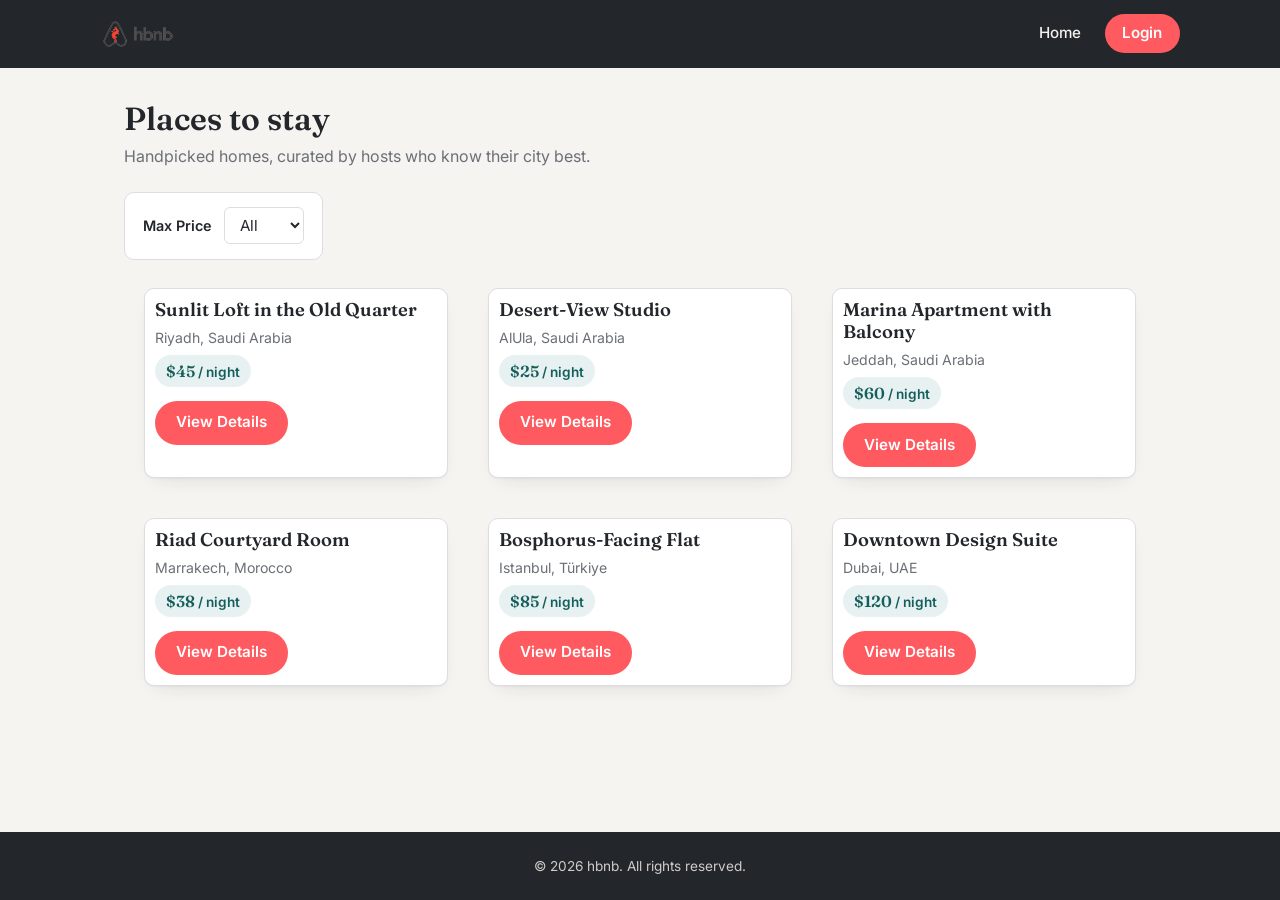
==== part4/base_files/index.html @ 96231456 "k" ====
<!DOCTYPE html>
<html lang="en">
<head>
    <meta charset="UTF-8">
    <meta name="viewport" content="width=device-width, initial-scale=1.0">
    <title>Find a place to stay · hbnb</title>
    <link rel="icon" type="image/png" href="images/icon.png">
    <link rel="preconnect" href="https://fonts.googleapis.com">
    <link rel="preconnect" href="https://fonts.gstatic.com" crossorigin>
    <link href="https://fonts.googleapis.com/css2?family=Fraunces:opsz,wght@9..144,500;9..144,600;9..144,700&amp;family=Inter:wght@400;500;600;700&amp;display=swap" rel="stylesheet">
    <link rel="stylesheet" href="styles.css">
</head>
<body>
    <header class="site-header">
        <div class="header-inner">
            <a href="index.html" class="brand">
                <img src="images/logo.png" alt="hbnb home" class="logo">
            </a>
            <nav>
                <a href="index.html" aria-current="page">Home</a>
                <a href="login.html" id="login-link" class="login-button">Login</a>
            </nav>
        </div>
    </header>

    <main>
        <section class="page-intro">
            <h1>Places to stay</h1>
            <p>Handpicked homes, curated by hosts who know their city best.</p>
        </section>

        <section id="filter" class="filter-bar">
            <label for="price-filter">Max Price</label>
            <select id="price-filter">
                <!-- Options will be populated dynamically -->
            </select>
        </section>

        <section id="places-list" class="places-grid" aria-live="polite">
            <!-- List of places will be populated dynamically -->
        </section>
    </main>

    <footer class="site-footer">
        <p>&copy; 2026 hbnb. All rights reserved.</p>
    </footer>
    <script src="scripts.js"></script>
</body>
</html>
---- part4/base_files/styles.css ----
/* ==================================================================
   hbnb — stylesheet
   Palette: warm off-white surface, charcoal ink, coral primary,
   deep teal secondary. Display face Fraunces / body face Inter.
   ================================================================== */

:root {
  --color-bg: #f6f4f1;
  --color-surface: #ffffff;
  --color-ink: #23262b;
  --color-ink-muted: #6b6f76;
  --color-border: #ddd;
  --color-primary: #ff5a5f;
  --color-primary-dark: #e14b50;
  --color-secondary: #1d7874;
  --color-secondary-dark: #145f5c;

  --radius-card: 10px;
  --shadow-card: 0 1px 2px rgba(35, 38, 43, 0.04), 0 8px 20px -12px rgba(35, 38, 43, 0.18);

  --font-display: 'Fraunces', Georgia, serif;
  --font-body: 'Inter', Arial, sans-serif;
}

* {
  box-sizing: border-box;
  margin: 0;
  padding: 0;
  font-family: var(--font-body);
}

html {
  scroll-behavior: smooth;
}

body {
  background-color: var(--color-bg);
  color: var(--color-ink);
  line-height: 1.5;
  min-height: 100vh;
  display: flex;
  flex-direction: column;
}

h1, h2, h3 {
  font-family: var(--font-display);
  font-weight: 600;
  line-height: 1.2;
  color: var(--color-ink);
}

a {
  color: var(--color-secondary);
}

a:focus-visible,
button:focus-visible,
input:focus-visible,
select:focus-visible,
textarea:focus-visible {
  outline: 3px solid var(--color-primary);
  outline-offset: 2px;
}

main {
  flex: 1;
  width: 100%;
  max-width: 1080px;
  margin: 0 auto;
  padding: 2rem 1.5rem 4rem;
}

/* ------------------------------------------------------------------
   Header / navigation
   ------------------------------------------------------------------ */
.site-header {
  background-color: var(--color-ink);
  padding: 0.9rem 1.5rem;
}

.header-inner {
  max-width: 1080px;
  margin: 0 auto;
  display: flex;
  align-items: center;
  justify-content: space-between;
  gap: 1rem;
  flex-wrap: wrap;
}

.brand {
  display: inline-flex;
  align-items: center;
}

.logo {
  height: 32px;
  width: auto;
  display: block;
}

.site-header nav {
  display: flex;
  align-items: center;
  gap: 1.5rem;
}

.site-header nav a {
  color: #f4f2ef;
  text-decoration: none;
  font-weight: 500;
  font-size: 0.95rem;
}

.site-header nav a:not(.login-button):hover {
  color: var(--color-primary);
}

.login-button {
  background-color: var(--color-primary);
  color: #fff !important;
  padding: 0.5rem 1.1rem;
  border-radius: 999px;
  font-weight: 600 !important;
  transition: background-color 0.15s ease;
}

.login-button:hover {
  background-color: var(--color-primary-dark);
}

/* ------------------------------------------------------------------
   Footer
   ------------------------------------------------------------------ */
.site-footer {
  background-color: var(--color-ink);
  color: #cfcdc9;
  text-align: center;
  padding: 1.5rem;
  font-size: 0.85rem;
}

/* ------------------------------------------------------------------
   Buttons (shared)
   ------------------------------------------------------------------ */
.primary-button,
.details-button {
  display: inline-block;
  background-color: var(--color-primary);
  color: #fff;
  border: none;
  border-radius: 999px;
  padding: 0.65rem 1.3rem;
  font-weight: 600;
  font-size: 0.95rem;
  text-decoration: none;
  text-align: center;
  cursor: pointer;
  transition: background-color 0.15s ease, transform 0.1s ease;
}

.primary-button:hover,
.details-button:hover {
  background-color: var(--color-primary-dark);
  transform: translateY(-1px);
}

/* ------------------------------------------------------------------
   Index page — intro, filter, place grid
   ------------------------------------------------------------------ */
.page-intro {
  margin-bottom: 1.5rem;
}

.page-intro h1 {
  font-size: 2rem;
  margin-bottom: 0.35rem;
}

.page-intro p {
  color: var(--color-ink-muted);
}

.filter-bar {
  display: flex;
  align-items: center;
  gap: 0.75rem;
  background-color: var(--color-surface);
  border: 1px solid var(--color-border);
  border-radius: var(--radius-card);
  padding: 0.9rem 1.1rem;
  margin-bottom: 0.5rem;
  width: fit-content;
}

.filter-bar label {
  font-weight: 600;
  font-size: 0.9rem;
}

.filter-bar select,
.add-review select,
.auth-form select {
  border: 1px solid var(--color-border);
  border-radius: 6px;
  padding: 0.45rem 0.7rem;
  font-size: 0.95rem;
  background-color: #fff;
  color: var(--color-ink);
}

.places-grid {
  display: flex;
  flex-wrap: wrap;
}

.place-card {
  /* Fixed parameters from spec */
  margin: 20px;
  padding: 10px;
  border: 1px solid #ddd;
  border-radius: 10px;

  background-color: var(--color-surface);
  box-shadow: var(--shadow-card);
  flex: 1 1 260px;
  max-width: 320px;
  display: flex;
  flex-direction: column;
  gap: 0.4rem;
  transition: transform 0.15s ease, box-shadow 0.15s ease;
}

.place-card:hover {
  transform: translateY(-3px);
  box-shadow: 0 10px 24px -12px rgba(35, 38, 43, 0.28);
}

.place-card h3 {
  font-size: 1.15rem;
}

.place-card-city {
  color: var(--color-ink-muted);
  font-size: 0.88rem;
}

.price-pill {
  align-self: flex-start;
  background-color: rgba(29, 120, 116, 0.1);
  color: var(--color-secondary-dark);
  border-radius: 999px;
  padding: 0.25rem 0.7rem;
  font-size: 0.85rem;
  font-weight: 600;
}

.price-pill span {
  font-family: var(--font-display);
  font-size: 1rem;
}

.price-pill.large {
  font-size: 1rem;
  padding: 0.35rem 0.9rem;
}

.price-pill.large span {
  font-size: 1.3rem;
}

.place-card .details-button {
  margin-top: 0.5rem;
  align-self: flex-start;
}

.empty-state {
  color: var(--color-ink-muted);
  padding: 1rem 0;
}

/* ------------------------------------------------------------------
   Place details page
   ------------------------------------------------------------------ */
.back-link {
  display: inline-block;
  margin-bottom: 1.25rem;
  text-decoration: none;
  font-size: 0.9rem;
  font-weight: 500;
}

.place-details {
  background-color: var(--color-surface);
  border: 1px solid var(--color-border);
  border-radius: var(--radius-card);
  box-shadow: var(--shadow-card);
  padding: 1.75rem;
  margin-bottom: 1.5rem;
}

.place-details h1 {
  font-size: 1.85rem;
  margin-bottom: 0.25rem;
}

.place-location {
  color: var(--color-ink-muted);
  margin-bottom: 0.15rem;
}

.host-line {
  margin-bottom: 0.9rem;
}

.place-description {
  margin: 1rem 0 1.4rem;
  max-width: 60ch;
  color: var(--color-ink);
}

.place-info h2 {
  font-size: 1.1rem;
  margin-bottom: 0.75rem;
}

.amenities-list {
  list-style: none;
  display: flex;
  flex-wrap: wrap;
  gap: 1.5rem;
}

.amenities-list li {
  display: flex;
  align-items: center;
  gap: 0.5rem;
  font-size: 0.92rem;
  color: var(--color-ink);
}

.amenity-icon {
  width: 22px;
  height: 22px;
  opacity: 0.75;
}

/* ------------------------------------------------------------------
   Reviews
   ------------------------------------------------------------------ */
.reviews-section {
  margin-bottom: 1.5rem;
}

.reviews-section h2 {
  font-size: 1.3rem;
  margin-bottom: 0.75rem;
}

.reviews-list {
  display: flex;
  flex-wrap: wrap;
}

.review-card {
  /* Fixed parameters from spec */
  margin: 20px;
  padding: 10px;
  border: 1px solid #ddd;
  border-radius: 10px;

  background-color: var(--color-surface);
  box-shadow: var(--shadow-card);
  flex: 1 1 260px;
  max-width: 320px;
}

.review-comment {
  margin-bottom: 0.6rem;
}

.review-meta {
  font-size: 0.85rem;
  color: var(--color-ink-muted);
}

.review-user {
  font-weight: 600;
  color: var(--color-ink);
}

.review-rating {
  color: var(--color-primary);
  letter-spacing: 1px;
}

/* ------------------------------------------------------------------
   Add review — inline (place.html) & standalone (add_review.html)
   ------------------------------------------------------------------ */
.add-review-section .login-prompt {
  background-color: var(--color-surface);
  border: 1px solid var(--color-border);
  border-radius: var(--radius-card);
  padding: 1.25rem;
  color: var(--color-ink-muted);
}

.add-review.form,
.auth-form {
  background-color: var(--color-surface);
  border: 1px solid var(--color-border);
  border-radius: var(--radius-card);
  box-shadow: var(--shadow-card);
  padding: 1.5rem;
  max-width: 480px;
  display: flex;
  flex-direction: column;
  gap: 0.4rem;
}

.add-review.form h2,
.auth-form h1 {
  margin-bottom: 0.5rem;
}

.reviewing-place {
  color: var(--color-ink-muted);
  margin-bottom: 0.75rem;
}

.add-review.form label,
.auth-form label {
  font-weight: 600;
  font-size: 0.9rem;
  margin-top: 0.6rem;
}

.add-review.form textarea,
.auth-form input {
  border: 1px solid var(--color-border);
  border-radius: 6px;
  padding: 0.6rem 0.75rem;
  font-size: 0.95rem;
  color: var(--color-ink);
  background-color: #fff;
  resize: vertical;
}

.add-review.form button,
.auth-form button {
  margin-top: 1rem;
  align-self: flex-start;
}

.or-divider {
  margin-top: 0.85rem;
  font-size: 0.85rem;
  color: var(--color-ink-muted);
}

.form-error {
  background-color: #fdecea;
  color: #b3261e;
  border-radius: 6px;
  padding: 0.6rem 0.75rem;
  font-size: 0.9rem;
  margin-top: 0.5rem;
}

.form-success {
  background-color: #e7f4ef;
  color: var(--color-secondary-dark);
  border-radius: 6px;
  padding: 0.6rem 0.75rem;
  font-size: 0.9rem;
  margin-top: 0.5rem;
}

/* ------------------------------------------------------------------
   Auth section (login page)
   ------------------------------------------------------------------ */
.auth-section {
  display: flex;
  justify-content: center;
  padding-top: 1.5rem;
}

.auth-form h1 {
  font-size: 1.6rem;
}

.auth-subtitle {
  color: var(--color-ink-muted);
  font-size: 0.92rem;
  margin-bottom: 0.5rem;
}

/* ------------------------------------------------------------------
   Responsive
   ------------------------------------------------------------------ */
@media (max-width: 600px) {
  .header-inner {
    justify-content: center;
    text-align: center;
  }

  .site-header nav {
    gap: 1rem;
  }

  .place-card,
  .review-card {
    max-width: 100%;
    flex: 1 1 100%;
  }

  .place-details {
    padding: 1.25rem;
  }

  .add-review.form,
  .auth-form {
    max-width: 100%;
  }
}
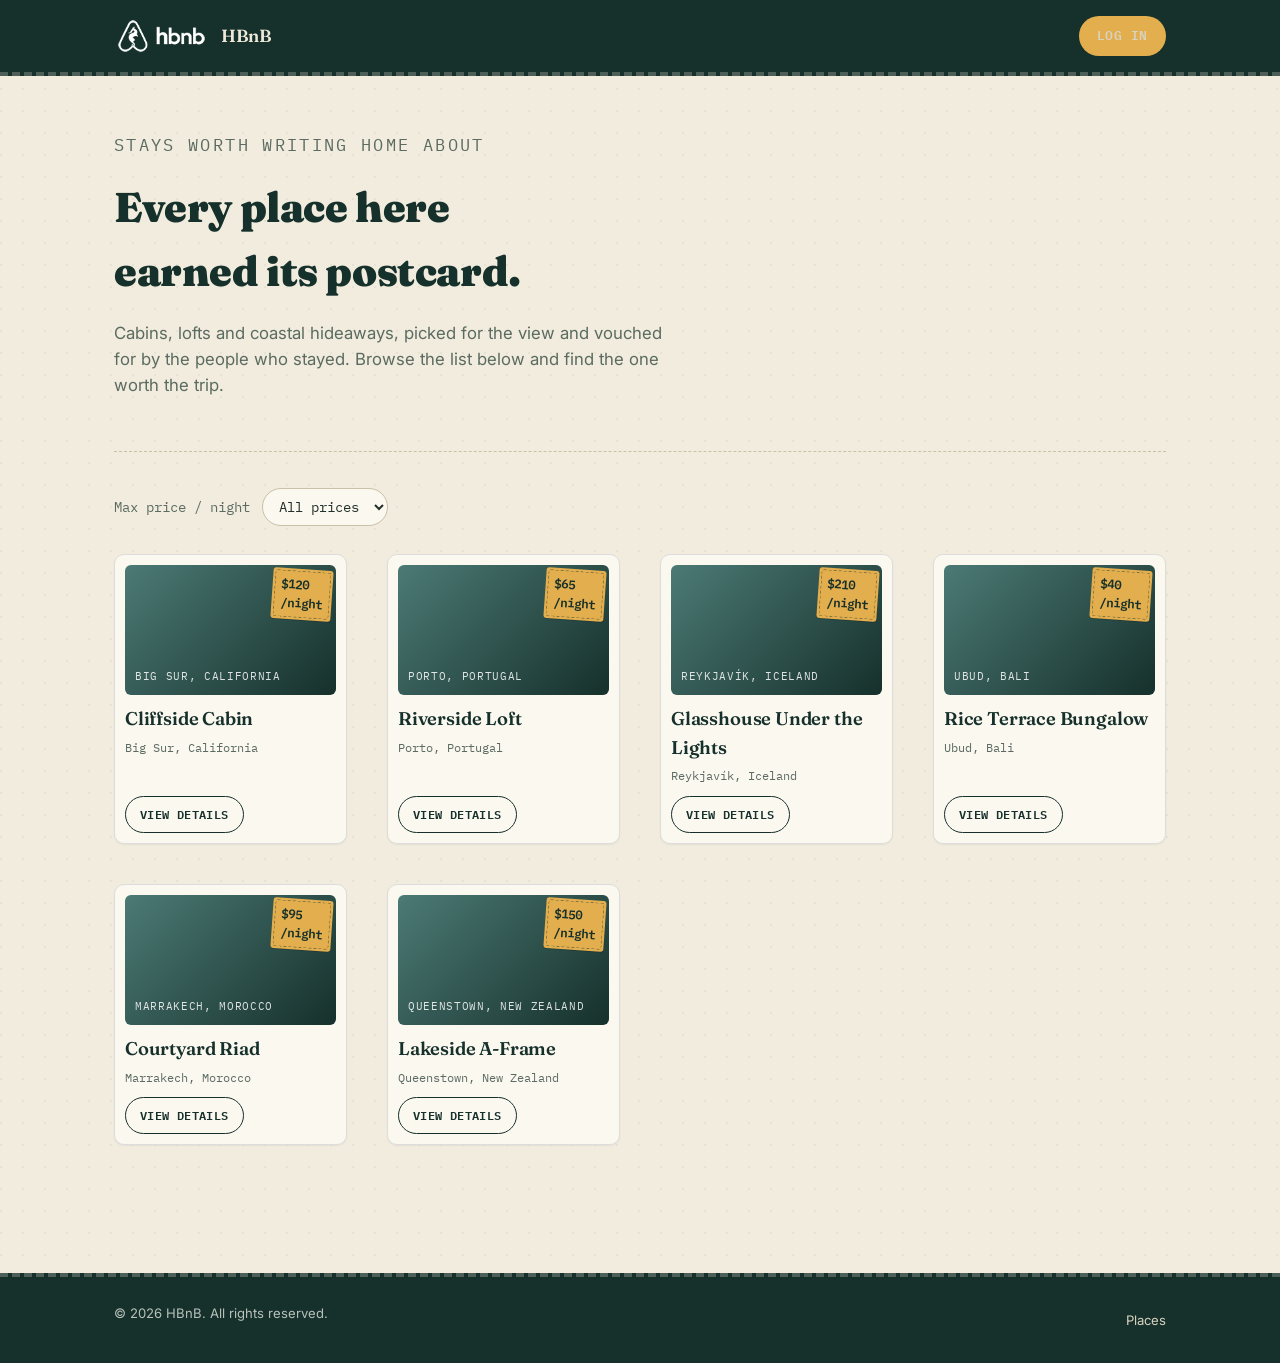
==== commit 191ed22e: "tssk(0): more detailes" ====
--- a/part4/base_files/index.html
+++ b/part4/base_files/index.html
@@ -1,49 +1,104 @@
 <!DOCTYPE html>
 <html lang="en">
 <head>
-    <meta charset="UTF-8">
-    <meta name="viewport" content="width=device-width, initial-scale=1.0">
-    <title>Find a place to stay · hbnb</title>
-    <link rel="icon" type="image/png" href="images/icon.png">
-    <link rel="preconnect" href="https://fonts.googleapis.com">
-    <link rel="preconnect" href="https://fonts.gstatic.com" crossorigin>
-    <link href="https://fonts.googleapis.com/css2?family=Fraunces:opsz,wght@9..144,500;9..144,600;9..144,700&amp;family=Inter:wght@400;500;600;700&amp;display=swap" rel="stylesheet">
-    <link rel="stylesheet" href="styles.css">
+  <meta charset="UTF-8">
+  <meta name="viewport" content="width=device-width, initial-scale=1.0">
+  <title>HBnB — Places worth the trip</title>
+  <link rel="icon" type="image/png" href="images/icon.png">
+  <link rel="stylesheet" href="styles.css">
 </head>
 <body>
-    <header class="site-header">
-        <div class="header-inner">
-            <a href="index.html" class="brand">
-                <img src="images/logo.png" alt="hbnb home" class="logo">
-            </a>
-            <nav>
-                <a href="index.html" aria-current="page">Home</a>
-                <a href="login.html" id="login-link" class="login-button">Login</a>
-            </nav>
-        </div>
-    </header>
 
-    <main>
-        <section class="page-intro">
-            <h1>Places to stay</h1>
-            <p>Handpicked homes, curated by hosts who know their city best.</p>
-        </section>
+  <header class="site-header">
+    <div class="header-inner">
+      <div class="brand">
+          <a href="index.html" ><img src="images/logo.png" alt="HBnB logo" class="logo"></a>
+          <span class="brand-name">HBnB</span>
+      </div>
+      <nav class="main-nav" aria-label="Primary">
+        <a href="login.html" class="login-button">Log in</a>
+      </nav>
+    </div>
+  </header>
 
-        <section id="filter" class="filter-bar">
-            <label for="price-filter">Max Price</label>
-            <select id="price-filter">
-                <!-- Options will be populated dynamically -->
-            </select>
-        </section>
+  <main>
+    <section class="hero">
+      <p class="eyebrow">Stays worth writing home about</p>
+      <h1>Every place here earned its postcard.</h1>
+      <p>Cabins, lofts and coastal hideaways, picked for the view and vouched for by the people who stayed. Browse the list below and find the one worth the trip.</p>
+    </section>
 
-        <section id="places-list" class="places-grid" aria-live="polite">
-            <!-- List of places will be populated dynamically -->
-        </section>
-    </main>
+    <form class="filter-bar" action="#" method="get">
+      <label for="price-filter">Max price / night</label>
+      <select id="price-filter" name="price-filter">
+        <option value="all">All prices</option>
+        <option value="50">Up to $50</option>
+        <option value="100">Up to $100</option>
+        <option value="200">Up to $200</option>
+      </select>
+    </form>
 
-    <footer class="site-footer">
-        <p>&copy; 2026 hbnb. All rights reserved.</p>
-    </footer>
-    <script src="scripts.js"></script>
+    <ul class="places-list" id="places-list">
+
+      <li class="place-card">
+        <span class="price-stamp">$120<br>/night</span>
+        <div class="place-photo"><span>Big Sur, California</span></div>
+        <h3>Cliffside Cabin</h3>
+        <p class="location">Big Sur, California</p>
+        <a href="place.html" class="details-button">View details</a>
+      </li>
+
+      <li class="place-card">
+        <span class="price-stamp">$65<br>/night</span>
+        <div class="place-photo"><span>Porto, Portugal</span></div>
+        <h3>Riverside Loft</h3>
+        <p class="location">Porto, Portugal</p>
+        <a href="place.html" class="details-button">View details</a>
+      </li>
+
+      <li class="place-card">
+        <span class="price-stamp">$210<br>/night</span>
+        <div class="place-photo"><span>Reykjavík, Iceland</span></div>
+        <h3>Glasshouse Under the Lights</h3>
+        <p class="location">Reykjavík, Iceland</p>
+        <a href="place.html" class="details-button">View details</a>
+      </li>
+
+      <li class="place-card">
+        <span class="price-stamp">$40<br>/night</span>
+        <div class="place-photo"><span>Ubud, Bali</span></div>
+        <h3>Rice Terrace Bungalow</h3>
+        <p class="location">Ubud, Bali</p>
+        <a href="place.html" class="details-button">View details</a>
+      </li>
+
+      <li class="place-card">
+        <span class="price-stamp">$95<br>/night</span>
+        <div class="place-photo"><span>Marrakech, Morocco</span></div>
+        <h3>Courtyard Riad</h3>
+        <p class="location">Marrakech, Morocco</p>
+        <a href="place.html" class="details-button">View details</a>
+      </li>
+
+      <li class="place-card">
+        <span class="price-stamp">$150<br>/night</span>
+        <div class="place-photo"><span>Queenstown, New Zealand</span></div>
+        <h3>Lakeside A-Frame</h3>
+        <p class="location">Queenstown, New Zealand</p>
+        <a href="place.html" class="details-button">View details</a>
+      </li>
+
+    </ul>
+  </main>
+
+  <footer class="site-footer">
+    <div class="footer-inner">
+      <p>&copy; 2026 HBnB. All rights reserved.</p>
+      <nav aria-label="Footer">
+        <a href="index.html">Places</a>
+      </nav>
+    </div>
+  </footer>
+
 </body>
 </html>
--- a/part4/base_files/styles.css
+++ b/part4/base_files/styles.css
@@ -1,525 +1,638 @@
-/* ==================================================================
-   hbnb — stylesheet
-   Palette: warm off-white surface, charcoal ink, coral primary,
-   deep teal secondary. Display face Fraunces / body face Inter.
-   ================================================================== */
+/* =========================================================
+   HBnB — stylesheet
+   Design language: a travel journal of postcards & ticket stubs.
+   ========================================================= */
+
+@import url('https://fonts.googleapis.com/css2?family=Fraunces:opsz,wght@9..144,500;9..144,600;9..144,900&family=Inter:wght@400;500;600&family=IBM+Plex+Mono:wght@500;600&display=swap');
 
 :root {
-  --color-bg: #f6f4f1;
-  --color-surface: #ffffff;
-  --color-ink: #23262b;
-  --color-ink-muted: #6b6f76;
-  --color-border: #ddd;
-  --color-primary: #ff5a5f;
-  --color-primary-dark: #e14b50;
-  --color-secondary: #1d7874;
-  --color-secondary-dark: #145f5c;
-
-  --radius-card: 10px;
-  --shadow-card: 0 1px 2px rgba(35, 38, 43, 0.04), 0 8px 20px -12px rgba(35, 38, 43, 0.18);
-
-  --font-display: 'Fraunces', Georgia, serif;
-  --font-body: 'Inter', Arial, sans-serif;
+  --ink: #16302B;         /* deep pine ink — header, footer, dark surfaces */
+  --paper: #F1ECDD;       /* warm parchment — page background */
+  --surface: #FBF8F0;     /* card surface, lighter than paper */
+  --gold: #E3AE4D;        /* stamp / accent */
+  --teal: #4C7A75;        /* secondary accent, links */
+  --clay: #B5562E;        /* rating / alert accent */
+  --text: #22302B;        /* body ink */
+  --text-muted: #5B6B62;  /* secondary ink */
+  --line: #ddd;           /* fixed card border color per spec */
+
+  --radius-lg: 18px;
+  --shadow-card: 0 1px 2px rgba(22, 48, 43, 0.06);
 }
 
 * {
   box-sizing: border-box;
+}
+
+html {
+  scroll-behavior: smooth;
+}
+
+body {
+  margin: 0;
+  font-family: 'Inter', system-ui, sans-serif;
+  background-color: var(--paper);
+  background-image:
+    radial-gradient(circle at 1px 1px, rgba(22, 48, 43, 0.05) 1px, transparent 0);
+  background-size: 22px 22px;
+  color: var(--text);
+  line-height: 1.55;
+}
+
+h1, h2, h3 {
+  font-family: 'Fraunces', Georgia, serif;
+  color: var(--ink);
+  margin: 0 0 0.4em 0;
+  letter-spacing: -0.01em;
+}
+
+h1 { font-size: 2.6rem; font-weight: 900; }
+h2 { font-size: 1.6rem; font-weight: 600; }
+h3 { font-size: 1.15rem; font-weight: 600; }
+
+p { margin: 0 0 1em 0; }
+
+a {
+  color: var(--teal);
+  text-decoration: none;
+}
+
+a:hover, a:focus-visible {
+  text-decoration: underline;
+}
+
+:focus-visible {
+  outline: 3px solid var(--gold);
+  outline-offset: 2px;
+}
+
+.eyebrow {
+  font-family: 'IBM Plex Mono', monospace;
+  font-size: 0.72rem;
+  letter-spacing: 0.14em;
+  text-transform: uppercase;
+  color: var(--teal);
+}
+
+/* ---------------------------------------------------------
+   Header / navigation — styled like a ticket stub
+   --------------------------------------------------------- */
+
+.site-header {
+  background: var(--ink);
+  color: #EFE9DA;
+  border-bottom: 4px dashed rgba(241, 236, 221, 0.25);
+}
+
+.header-inner {
+  max-width: 1100px;
+  margin: 0 auto;
+  padding: 16px 24px;
+  display: flex;
+  align-items: center;
+  justify-content: space-between;
+  gap: 24px;
+}
+
+.logo {
+  height: 40px;
+  width: auto;
+  display: block;
+  filter: brightness(0) invert(1);
+}
+
+.brand {
+  display: flex;
+  align-items: center;
+  gap: 12px;
+}
+
+.brand-name {
+  font-family: 'Fraunces', serif;
+  font-weight: 600;
+  font-size: 1.1rem;
+  color: #EFE9DA;
+}
+
+.main-nav {
+  display: flex;
+  align-items: center;
+  gap: 28px;
+}
+
+.main-nav ul {
+  list-style: none;
+  display: flex;
+  gap: 24px;
   margin: 0;
   padding: 0;
-  font-family: var(--font-body);
-}
-
-html {
-  scroll-behavior: smooth;
-}
-
-body {
-  background-color: var(--color-bg);
-  color: var(--color-ink);
-  line-height: 1.5;
-  min-height: 100vh;
-  display: flex;
-  flex-direction: column;
-}
-
-h1, h2, h3 {
-  font-family: var(--font-display);
+  font-size: 0.92rem;
+}
+
+.main-nav a {
+  color: #D8D2C0;
+}
+
+.main-nav a:hover,
+.main-nav a:focus-visible {
+  color: var(--gold);
+  text-decoration: none;
+}
+
+.login-button {
+  font-family: 'IBM Plex Mono', monospace;
+  font-size: 0.8rem;
   font-weight: 600;
-  line-height: 1.2;
-  color: var(--color-ink);
-}
-
-a {
-  color: var(--color-secondary);
-}
-
-a:focus-visible,
-button:focus-visible,
-input:focus-visible,
-select:focus-visible,
-textarea:focus-visible {
-  outline: 3px solid var(--color-primary);
-  outline-offset: 2px;
-}
-
-main {
-  flex: 1;
-  width: 100%;
-  max-width: 1080px;
-  margin: 0 auto;
-  padding: 2rem 1.5rem 4rem;
-}
-
-/* ------------------------------------------------------------------
-   Header / navigation
-   ------------------------------------------------------------------ */
-.site-header {
-  background-color: var(--color-ink);
-  padding: 0.9rem 1.5rem;
-}
-
-.header-inner {
-  max-width: 1080px;
-  margin: 0 auto;
-  display: flex;
-  align-items: center;
-  justify-content: space-between;
-  gap: 1rem;
-  flex-wrap: wrap;
-}
-
-.brand {
-  display: inline-flex;
-  align-items: center;
-}
-
-.logo {
-  height: 32px;
-  width: auto;
-  display: block;
-}
-
-.site-header nav {
-  display: flex;
-  align-items: center;
-  gap: 1.5rem;
-}
-
-.site-header nav a {
-  color: #f4f2ef;
-  text-decoration: none;
-  font-weight: 500;
-  font-size: 0.95rem;
-}
-
-.site-header nav a:not(.login-button):hover {
-  color: var(--color-primary);
-}
-
-.login-button {
-  background-color: var(--color-primary);
-  color: #fff !important;
-  padding: 0.5rem 1.1rem;
-  border-radius: 999px;
-  font-weight: 600 !important;
-  transition: background-color 0.15s ease;
-}
-
-.login-button:hover {
-  background-color: var(--color-primary-dark);
-}
-
-/* ------------------------------------------------------------------
-   Footer
-   ------------------------------------------------------------------ */
-.site-footer {
-  background-color: var(--color-ink);
-  color: #cfcdc9;
-  text-align: center;
-  padding: 1.5rem;
-  font-size: 0.85rem;
-}
-
-/* ------------------------------------------------------------------
-   Buttons (shared)
-   ------------------------------------------------------------------ */
-.primary-button,
-.details-button {
-  display: inline-block;
-  background-color: var(--color-primary);
-  color: #fff;
+  letter-spacing: 0.04em;
+  text-transform: uppercase;
+  color: var(--ink);
+  background: var(--gold);
   border: none;
   border-radius: 999px;
-  padding: 0.65rem 1.3rem;
-  font-weight: 600;
-  font-size: 0.95rem;
+  padding: 10px 18px;
+  cursor: pointer;
+  white-space: nowrap;
+}
+
+.login-button:hover,
+.login-button:focus-visible {
+  background: #EFC06E;
   text-decoration: none;
-  text-align: center;
-  cursor: pointer;
-  transition: background-color 0.15s ease, transform 0.1s ease;
-}
-
-.primary-button:hover,
-.details-button:hover {
-  background-color: var(--color-primary-dark);
-  transform: translateY(-1px);
-}
-
-/* ------------------------------------------------------------------
-   Index page — intro, filter, place grid
-   ------------------------------------------------------------------ */
-.page-intro {
-  margin-bottom: 1.5rem;
-}
-
-.page-intro h1 {
-  font-size: 2rem;
-  margin-bottom: 0.35rem;
-}
-
-.page-intro p {
-  color: var(--color-ink-muted);
-}
+}
+
+/* ---------------------------------------------------------
+   Layout shells
+   --------------------------------------------------------- */
+
+main {
+  max-width: 1100px;
+  margin: 0 auto;
+  padding: 0 24px 64px;
+}
+
+.hero {
+  padding: 56px 0 36px;
+  border-bottom: 1px dashed #C9C0A8;
+  margin-bottom: 36px;
+}
+
+.hero h1 {
+  max-width: 16ch;
+}
+
+.hero p {
+  max-width: 52ch;
+  color: var(--text-muted);
+  font-size: 1.05rem;
+}
+
+/* ---------------------------------------------------------
+   Filter bar
+   --------------------------------------------------------- */
 
 .filter-bar {
   display: flex;
   align-items: center;
-  gap: 0.75rem;
-  background-color: var(--color-surface);
-  border: 1px solid var(--color-border);
-  border-radius: var(--radius-card);
-  padding: 0.9rem 1.1rem;
-  margin-bottom: 0.5rem;
-  width: fit-content;
+  gap: 12px;
+  margin-bottom: 28px;
+  font-family: 'IBM Plex Mono', monospace;
+  font-size: 0.85rem;
 }
 
 .filter-bar label {
-  font-weight: 600;
-  font-size: 0.9rem;
-}
-
-.filter-bar select,
-.add-review select,
-.auth-form select {
-  border: 1px solid var(--color-border);
-  border-radius: 6px;
-  padding: 0.45rem 0.7rem;
-  font-size: 0.95rem;
-  background-color: #fff;
-  color: var(--color-ink);
-}
-
-.places-grid {
-  display: flex;
-  flex-wrap: wrap;
+  color: var(--text-muted);
+}
+
+.filter-bar select {
+  font-family: inherit;
+  font-size: 0.85rem;
+  padding: 8px 12px;
+  border-radius: 999px;
+  border: 1px solid #C9C0A8;
+  background: var(--surface);
+  color: var(--text);
+}
+
+/* ---------------------------------------------------------
+   Place cards — "postcards" with a stamp corner
+   Fixed parameters (per spec): margin 20px, padding 10px,
+   border 1px solid #ddd, border-radius 10px.
+   --------------------------------------------------------- */
+
+.places-list {
+  display: grid;
+  grid-template-columns: repeat(auto-fill, minmax(260px, 1fr));
+  padding: 0;
+  margin: -20px;
 }
 
 .place-card {
-  /* Fixed parameters from spec */
+  position: relative;
+  list-style: none;
   margin: 20px;
   padding: 10px;
-  border: 1px solid #ddd;
+  border: 1px solid var(--line);
   border-radius: 10px;
-
-  background-color: var(--color-surface);
+  background: var(--surface);
   box-shadow: var(--shadow-card);
-  flex: 1 1 260px;
-  max-width: 320px;
   display: flex;
   flex-direction: column;
-  gap: 0.4rem;
-  transition: transform 0.15s ease, box-shadow 0.15s ease;
-}
-
-.place-card:hover {
-  transform: translateY(-3px);
-  box-shadow: 0 10px 24px -12px rgba(35, 38, 43, 0.28);
+  gap: 10px;
+  overflow: hidden;
+}
+
+.place-photo {
+  height: 130px;
+  border-radius: 6px;
+  background: linear-gradient(135deg, var(--teal), var(--ink));
+  display: flex;
+  align-items: flex-end;
+  padding: 10px;
+}
+
+.place-photo span {
+  font-family: 'IBM Plex Mono', monospace;
+  font-size: 0.7rem;
+  color: rgba(255,255,255,0.85);
+  letter-spacing: 0.06em;
+  text-transform: uppercase;
 }
 
 .place-card h3 {
-  font-size: 1.15rem;
-}
-
-.place-card-city {
-  color: var(--color-ink-muted);
-  font-size: 0.88rem;
-}
-
-.price-pill {
+  margin: 0;
+}
+
+.place-card .location {
+  font-family: 'IBM Plex Mono', monospace;
+  font-size: 0.78rem;
+  color: var(--text-muted);
+  margin: -6px 0 0;
+}
+
+.place-card .price-stamp {
+  position: absolute;
+  top: 14px;
+  right: 14px;
+  background: var(--gold);
+  color: var(--ink);
+  font-family: 'IBM Plex Mono', monospace;
+  font-weight: 600;
+  font-size: 0.78rem;
+  padding: 6px 9px;
+  border-radius: 3px;
+  transform: rotate(4deg);
+  box-shadow: 0 1px 0 rgba(0,0,0,0.15);
+}
+
+.place-card .price-stamp::after {
+  content: "";
+  position: absolute;
+  inset: 2px;
+  border: 1px dashed rgba(22, 48, 43, 0.45);
+  border-radius: 2px;
+  pointer-events: none;
+}
+
+.details-button {
   align-self: flex-start;
-  background-color: rgba(29, 120, 116, 0.1);
-  color: var(--color-secondary-dark);
+  margin-top: auto;
+  font-family: 'IBM Plex Mono', monospace;
+  font-size: 0.78rem;
+  font-weight: 600;
+  letter-spacing: 0.03em;
+  text-transform: uppercase;
+  color: var(--ink);
+  background: transparent;
+  border: 1px solid var(--ink);
   border-radius: 999px;
-  padding: 0.25rem 0.7rem;
-  font-size: 0.85rem;
+  padding: 8px 14px;
+  cursor: pointer;
+}
+
+.details-button:hover,
+.details-button:focus-visible {
+  background: var(--ink);
+  color: var(--surface);
+  text-decoration: none;
+}
+
+/* ---------------------------------------------------------
+   Place details — boarding-pass style layout
+   --------------------------------------------------------- */
+
+.place-details {
+  display: grid;
+  grid-template-columns: 1.6fr 1fr;
+  gap: 0;
+  background: var(--surface);
+  border: 1px solid var(--line);
+  border-radius: var(--radius-lg);
+  box-shadow: var(--shadow-card);
+  overflow: hidden;
+  margin-bottom: 48px;
+}
+
+.place-main {
+  padding: 32px;
+}
+
+.place-info {
+  padding: 32px;
+  background: var(--ink);
+  color: #EFE9DA;
+  border-left: 4px dashed rgba(241, 236, 221, 0.25);
+}
+
+.place-info h2 {
+  color: #EFE9DA;
+  font-size: 1.2rem;
+}
+
+.place-info .price-tag {
+  font-family: 'IBM Plex Mono', monospace;
+  font-size: 1.8rem;
   font-weight: 600;
-}
-
-.price-pill span {
-  font-family: var(--font-display);
-  font-size: 1rem;
-}
-
-.price-pill.large {
-  font-size: 1rem;
-  padding: 0.35rem 0.9rem;
-}
-
-.price-pill.large span {
-  font-size: 1.3rem;
-}
-
-.place-card .details-button {
-  margin-top: 0.5rem;
-  align-self: flex-start;
-}
-
-.empty-state {
-  color: var(--color-ink-muted);
-  padding: 1rem 0;
-}
-
-/* ------------------------------------------------------------------
-   Place details page
-   ------------------------------------------------------------------ */
-.back-link {
-  display: inline-block;
-  margin-bottom: 1.25rem;
-  text-decoration: none;
+  color: var(--gold);
+  margin-bottom: 4px;
+}
+
+.place-info .price-tag small {
   font-size: 0.9rem;
   font-weight: 500;
-}
-
-.place-details {
-  background-color: var(--color-surface);
-  border: 1px solid var(--color-border);
-  border-radius: var(--radius-card);
-  box-shadow: var(--shadow-card);
-  padding: 1.75rem;
-  margin-bottom: 1.5rem;
-}
-
-.place-details h1 {
-  font-size: 1.85rem;
-  margin-bottom: 0.25rem;
-}
-
-.place-location {
-  color: var(--color-ink-muted);
-  margin-bottom: 0.15rem;
-}
-
-.host-line {
-  margin-bottom: 0.9rem;
-}
-
-.place-description {
-  margin: 1rem 0 1.4rem;
-  max-width: 60ch;
-  color: var(--color-ink);
-}
-
-.place-info h2 {
-  font-size: 1.1rem;
-  margin-bottom: 0.75rem;
+  color: #D8D2C0;
+}
+
+.place-info dl {
+  margin: 20px 0;
+  font-size: 0.9rem;
+}
+
+.place-info dt {
+  font-family: 'IBM Plex Mono', monospace;
+  text-transform: uppercase;
+  font-size: 0.7rem;
+  letter-spacing: 0.08em;
+  color: #A9C2BC;
+  margin-top: 14px;
+}
+
+.place-info dd {
+  margin: 4px 0 0;
+  color: #EFE9DA;
 }
 
 .amenities-list {
   list-style: none;
+  padding: 0;
+  margin: 8px 0 0;
   display: flex;
   flex-wrap: wrap;
-  gap: 1.5rem;
+  gap: 8px;
 }
 
 .amenities-list li {
-  display: flex;
-  align-items: center;
-  gap: 0.5rem;
-  font-size: 0.92rem;
-  color: var(--color-ink);
-}
-
-.amenity-icon {
-  width: 22px;
-  height: 22px;
-  opacity: 0.75;
-}
-
-/* ------------------------------------------------------------------
+  font-family: 'IBM Plex Mono', monospace;
+  font-size: 0.75rem;
+  background: rgba(241, 236, 221, 0.1);
+  border: 1px solid rgba(241, 236, 221, 0.3);
+  border-radius: 999px;
+  padding: 5px 11px;
+}
+
+.host-line {
+  display: flex;
+  align-items: center;
+  gap: 10px;
+  margin-bottom: 4px;
+}
+
+.host-avatar {
+  width: 36px;
+  height: 36px;
+  border-radius: 50%;
+  background: var(--gold);
+  color: var(--ink);
+  font-family: 'Fraunces', serif;
+  font-weight: 700;
+  display: flex;
+  align-items: center;
+  justify-content: center;
+  font-size: 0.95rem;
+}
+
+/* ---------------------------------------------------------
    Reviews
-   ------------------------------------------------------------------ */
-.reviews-section {
-  margin-bottom: 1.5rem;
-}
-
-.reviews-section h2 {
-  font-size: 1.3rem;
-  margin-bottom: 0.75rem;
+   --------------------------------------------------------- */
+
+.reviews h2 {
+  margin-bottom: 18px;
 }
 
 .reviews-list {
-  display: flex;
-  flex-wrap: wrap;
+  list-style: none;
+  padding: 0;
+  margin: 0 -20px;
 }
 
 .review-card {
-  /* Fixed parameters from spec */
   margin: 20px;
   padding: 10px;
-  border: 1px solid #ddd;
+  border: 1px solid var(--line);
   border-radius: 10px;
-
-  background-color: var(--color-surface);
+  background: var(--surface);
   box-shadow: var(--shadow-card);
-  flex: 1 1 260px;
-  max-width: 320px;
-}
-
-.review-comment {
-  margin-bottom: 0.6rem;
-}
-
-.review-meta {
+}
+
+.review-card .review-head {
+  display: flex;
+  align-items: center;
+  justify-content: space-between;
+  margin-bottom: 8px;
+}
+
+.review-card .reviewer {
+  font-weight: 600;
+  font-size: 0.92rem;
+}
+
+.review-card .rating {
+  font-family: 'IBM Plex Mono', monospace;
+  font-size: 0.78rem;
+  color: var(--clay);
+  letter-spacing: 0.05em;
+}
+
+.review-card p {
+  margin: 0;
+  color: var(--text);
+  font-size: 0.95rem;
+}
+
+.add-review-cta {
+  margin-top: 28px;
+  display: flex;
+  justify-content: center;
+}
+
+.add-review-cta .details-button {
+  padding: 12px 22px;
+}
+
+/* ---------------------------------------------------------
+   Forms — login / add review
+   --------------------------------------------------------- */
+
+.form-shell {
+  max-width: 460px;
+  margin: 0 auto;
+  background: var(--surface);
+  border: 1px solid var(--line);
+  border-radius: var(--radius-lg);
+  box-shadow: var(--shadow-card);
+  padding: 40px;
+}
+
+.form-shell h1 {
+  font-size: 1.8rem;
+}
+
+.form-shell .eyebrow {
+  display: block;
+  margin-bottom: 10px;
+}
+
+.form label {
+  display: block;
+  font-family: 'IBM Plex Mono', monospace;
+  font-size: 0.72rem;
+  text-transform: uppercase;
+  letter-spacing: 0.08em;
+  color: var(--text-muted);
+  margin: 18px 0 6px;
+}
+
+.form input,
+.form textarea,
+.form select {
+  width: 100%;
+  font-family: 'Inter', sans-serif;
+  font-size: 0.95rem;
+  padding: 11px 13px;
+  border: 1px solid #C9C0A8;
+  border-radius: 8px;
+  background: #fff;
+  color: var(--text);
+}
+
+.form textarea {
+  min-height: 130px;
+  resize: vertical;
+}
+
+.form input:focus-visible,
+.form textarea:focus-visible,
+.form select:focus-visible {
+  outline: 2px solid var(--teal);
+  outline-offset: 1px;
+}
+
+.form-submit {
+  margin-top: 26px;
+  width: 100%;
+  font-family: 'IBM Plex Mono', monospace;
+  font-weight: 600;
   font-size: 0.85rem;
-  color: var(--color-ink-muted);
-}
-
-.review-user {
-  font-weight: 600;
-  color: var(--color-ink);
-}
-
-.review-rating {
-  color: var(--color-primary);
-  letter-spacing: 1px;
-}
-
-/* ------------------------------------------------------------------
-   Add review — inline (place.html) & standalone (add_review.html)
-   ------------------------------------------------------------------ */
-.add-review-section .login-prompt {
-  background-color: var(--color-surface);
-  border: 1px solid var(--color-border);
-  border-radius: var(--radius-card);
-  padding: 1.25rem;
-  color: var(--color-ink-muted);
-}
-
-.add-review.form,
-.auth-form {
-  background-color: var(--color-surface);
-  border: 1px solid var(--color-border);
-  border-radius: var(--radius-card);
-  box-shadow: var(--shadow-card);
-  padding: 1.5rem;
-  max-width: 480px;
-  display: flex;
-  flex-direction: column;
-  gap: 0.4rem;
-}
-
-.add-review.form h2,
-.auth-form h1 {
-  margin-bottom: 0.5rem;
-}
-
-.reviewing-place {
-  color: var(--color-ink-muted);
-  margin-bottom: 0.75rem;
-}
-
-.add-review.form label,
-.auth-form label {
-  font-weight: 600;
-  font-size: 0.9rem;
-  margin-top: 0.6rem;
-}
-
-.add-review.form textarea,
-.auth-form input {
-  border: 1px solid var(--color-border);
-  border-radius: 6px;
-  padding: 0.6rem 0.75rem;
-  font-size: 0.95rem;
-  color: var(--color-ink);
-  background-color: #fff;
-  resize: vertical;
-}
-
-.add-review.form button,
-.auth-form button {
-  margin-top: 1rem;
-  align-self: flex-start;
-}
-
-.or-divider {
-  margin-top: 0.85rem;
+  text-transform: uppercase;
+  letter-spacing: 0.04em;
+  background: var(--ink);
+  color: #EFE9DA;
+  border: none;
+  border-radius: 999px;
+  padding: 13px;
+  cursor: pointer;
+}
+
+.form-submit:hover,
+.form-submit:focus-visible {
+  background: #204339;
+}
+
+.form-note {
+  margin-top: 16px;
   font-size: 0.85rem;
-  color: var(--color-ink-muted);
-}
-
-.form-error {
-  background-color: #fdecea;
-  color: #b3261e;
-  border-radius: 6px;
-  padding: 0.6rem 0.75rem;
-  font-size: 0.9rem;
-  margin-top: 0.5rem;
-}
-
-.form-success {
-  background-color: #e7f4ef;
-  color: var(--color-secondary-dark);
-  border-radius: 6px;
-  padding: 0.6rem 0.75rem;
-  font-size: 0.9rem;
-  margin-top: 0.5rem;
-}
-
-/* ------------------------------------------------------------------
-   Auth section (login page)
-   ------------------------------------------------------------------ */
-.auth-section {
-  display: flex;
-  justify-content: center;
-  padding-top: 1.5rem;
-}
-
-.auth-form h1 {
-  font-size: 1.6rem;
-}
-
-.auth-subtitle {
-  color: var(--color-ink-muted);
-  font-size: 0.92rem;
-  margin-bottom: 0.5rem;
-}
-
-/* ------------------------------------------------------------------
+  color: var(--text-muted);
+  text-align: center;
+}
+
+.place-context {
+  max-width: 460px;
+  margin: 0 auto 20px;
+  font-family: 'IBM Plex Mono', monospace;
+  font-size: 0.78rem;
+  color: var(--text-muted);
+  text-align: center;
+}
+
+.place-context strong {
+  color: var(--ink);
+}
+
+/* ---------------------------------------------------------
+   Footer
+   --------------------------------------------------------- */
+
+.site-footer {
+  background: var(--ink);
+  color: #B8C2BB;
+  border-top: 4px dashed rgba(241, 236, 221, 0.25);
+  margin-top: 64px;
+}
+
+.footer-inner {
+  max-width: 1100px;
+  margin: 0 auto;
+  padding: 26px 24px;
+  display: flex;
+  align-items: center;
+  justify-content: space-between;
+  gap: 16px;
+  font-size: 0.82rem;
+}
+
+.footer-inner a {
+  color: #D8D2C0;
+}
+
+/* ---------------------------------------------------------
    Responsive
-   ------------------------------------------------------------------ */
-@media (max-width: 600px) {
+   --------------------------------------------------------- */
+
+@media (max-width: 760px) {
   .header-inner {
-    justify-content: center;
+    flex-wrap: wrap;
+  }
+
+  .main-nav {
+    order: 3;
+    width: 100%;
+    justify-content: space-between;
+  }
+
+  .place-details {
+    grid-template-columns: 1fr;
+  }
+
+  .place-info {
+    border-left: none;
+    border-top: 4px dashed rgba(241, 236, 221, 0.25);
+  }
+
+  .form-shell {
+    padding: 28px 22px;
+  }
+
+  .footer-inner {
+    flex-direction: column;
     text-align: center;
   }
-
-  .site-header nav {
-    gap: 1rem;
-  }
-
-  .place-card,
-  .review-card {
-    max-width: 100%;
-    flex: 1 1 100%;
-  }
-
-  .place-details {
-    padding: 1.25rem;
-  }
-
-  .add-review.form,
-  .auth-form {
-    max-width: 100%;
-  }
 }
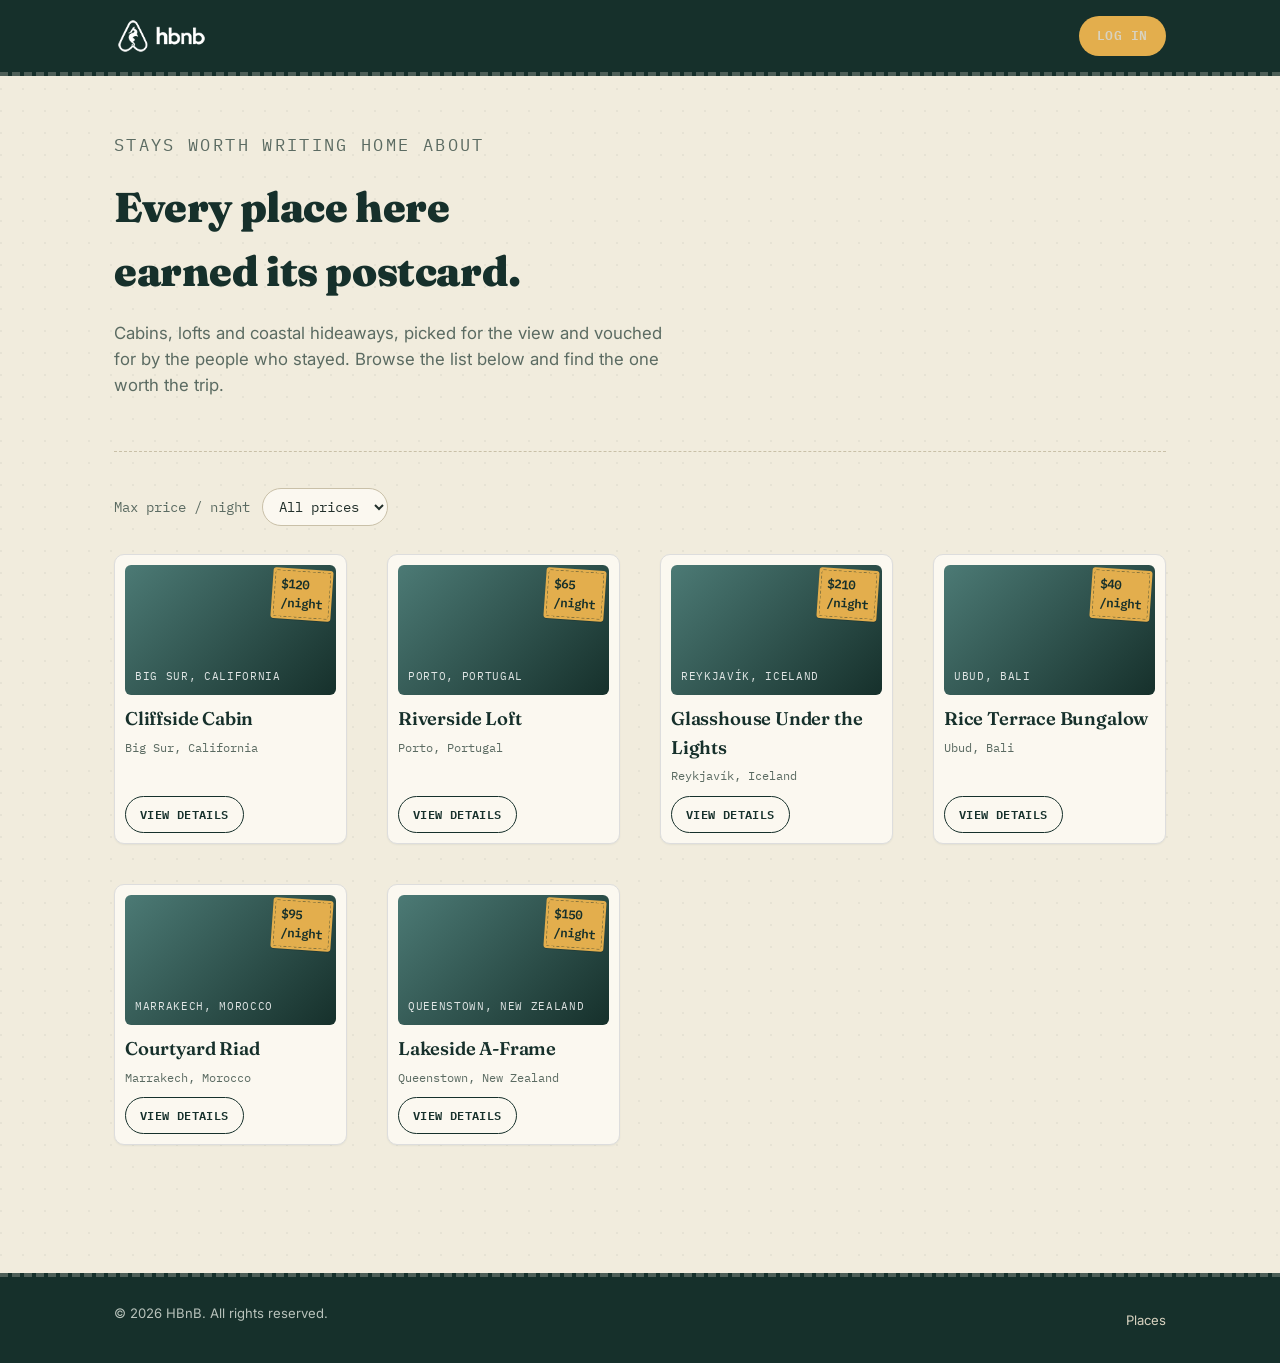
==== commit e81057db: "tssk(0): more detailes" ====
--- a/part4/base_files/index.html
+++ b/part4/base_files/index.html
@@ -13,7 +13,6 @@
     <div class="header-inner">
       <div class="brand">
           <a href="index.html" ><img src="images/logo.png" alt="HBnB logo" class="logo"></a>
-          <span class="brand-name">HBnB</span>
       </div>
       <nav class="main-nav" aria-label="Primary">
         <a href="login.html" class="login-button">Log in</a>
--- a/part4/base_files/styles.css
+++ b/part4/base_files/styles.css
@@ -391,12 +391,33 @@
 }
 
 .amenities-list li {
+  display: flex;
+  align-items: center;
+  gap: 7px;
   font-family: 'IBM Plex Mono', monospace;
   font-size: 0.75rem;
   background: rgba(241, 236, 221, 0.1);
   border: 1px solid rgba(241, 236, 221, 0.3);
   border-radius: 999px;
-  padding: 5px 11px;
+  padding: 5px 12px 5px 5px;
+}
+
+.amenity-icon {
+  display: inline-flex;
+  align-items: center;
+  justify-content: center;
+  width: 22px;
+  height: 22px;
+  flex-shrink: 0;
+  border-radius: 50%;
+  background: var(--gold);
+  color: var(--ink);
+}
+
+.amenity-icon img {
+  width: 13px;
+  height: 13px;
+  display: block;
 }
 
 .host-line {
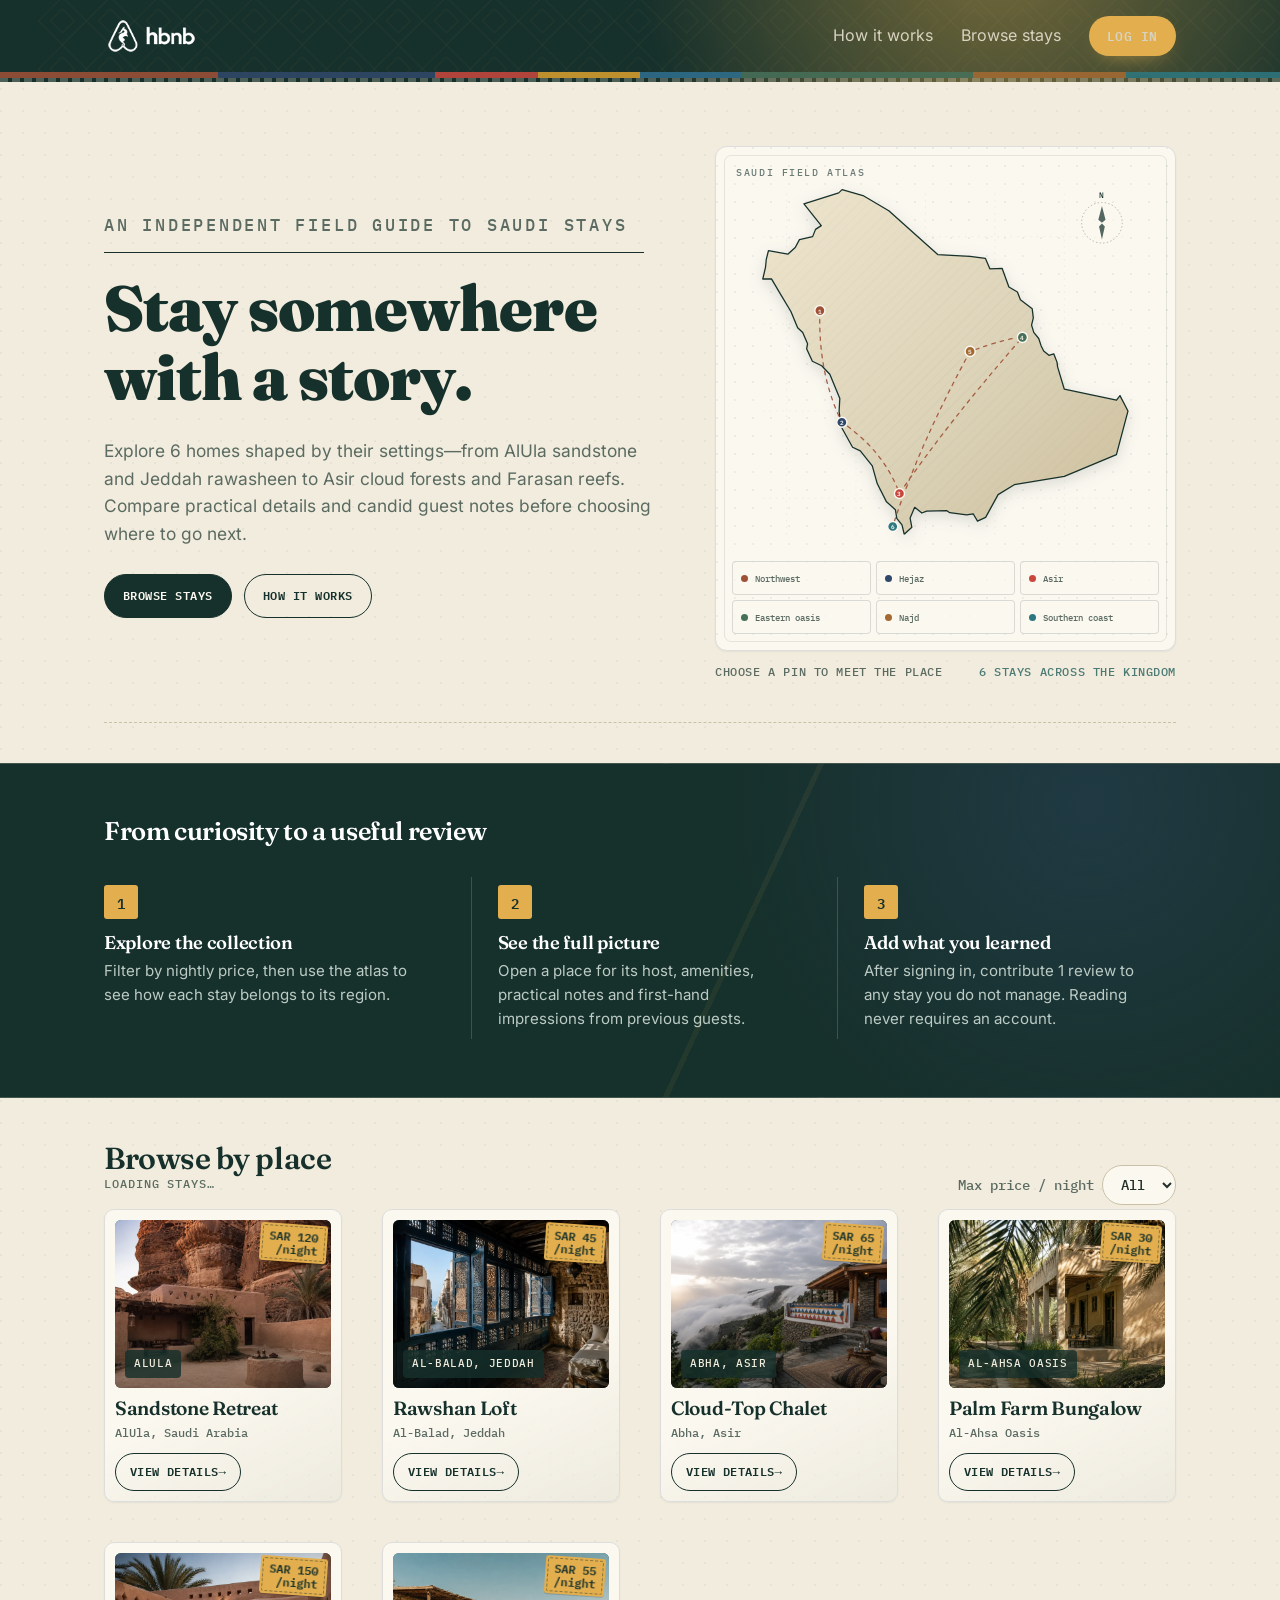
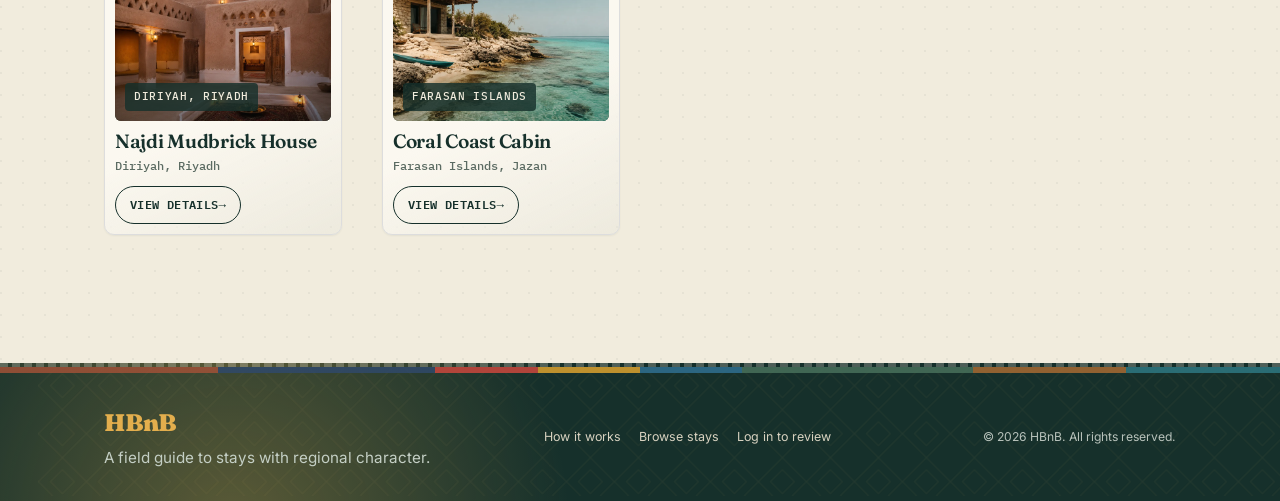
==== commit 7ab2e476: "feat(part4): redesign login/index pages with Saudi visual identity, extend place model with image_ur" ====
--- a/part4/base_files/index.html
+++ b/part4/base_files/index.html
@@ -3,101 +3,168 @@
 <head>
   <meta charset="UTF-8">
   <meta name="viewport" content="width=device-width, initial-scale=1.0">
-  <title>HBnB — Places worth the trip</title>
+  <title>HBnB — Unique stays across Saudi Arabia</title>
+  <meta name="theme-color" content="#16302B">
   <link rel="icon" type="image/png" href="images/icon.png">
   <link rel="stylesheet" href="styles.css">
 </head>
-<body>
+<body class="page-browse">
+
+  <a class="skip-link" href="#main-content">Skip to content</a>
 
   <header class="site-header">
     <div class="header-inner">
       <div class="brand">
-          <a href="index.html" ><img src="images/logo.png" alt="HBnB logo" class="logo"></a>
+          <a href="index.html" aria-label="HBnB home"><img src="images/logo.png" alt="HBnB logo" class="logo" width="112" height="44" fetchpriority="high"></a>
       </div>
       <nav class="main-nav" aria-label="Primary">
-        <a href="login.html" class="login-button">Log in</a>
+        <a href="#how" class="nav-link">How it works</a>
+        <a href="#listings" class="nav-link">Browse stays</a>
+        <a href="login.html" class="login-button has-tip" id="login-link">Log in</a>
       </nav>
     </div>
+    <div class="sadu regional-thread" aria-hidden="true"></div>
   </header>
 
-  <main>
+  <main id="main-content">
     <section class="hero">
-      <p class="eyebrow">Stays worth writing home about</p>
-      <h1>Every place here earned its postcard.</h1>
-      <p>Cabins, lofts and coastal hideaways, picked for the view and vouched for by the people who stayed. Browse the list below and find the one worth the trip.</p>
+      <div class="hero-text">
+        <p class="eyebrow">An independent field guide to Saudi stays</p>
+        <h1>Stay somewhere with a story.</h1>
+        <p>Explore 6 homes shaped by their settings—from AlUla sandstone and Jeddah rawasheen to Asir cloud forests and Farasan reefs. Compare practical details and candid guest notes before choosing where to go next.</p>
+        <div class="hero-actions">
+          <a href="#listings" class="btn-primary">Browse stays</a>
+          <a href="#how" class="btn-ghost">How it works</a>
+        </div>
+      </div>
+      <figure class="hero-map" aria-label="Map of stays across Saudi Arabia">
+        <div class="map-frame">
+          <svg id="atlas-svg" viewBox="0 0 600 560" role="img" aria-labelledby="atlas-title atlas-description">
+            <title id="atlas-title">Map of Saudi Arabia with available stays</title>
+            <desc id="atlas-description">An interactive atlas with 6 stay locations. Select a pin to find its listing.</desc>
+          </svg>
+          <div class="map-tooltip" id="map-tooltip" hidden></div>
+          <p class="map-status" id="map-status" aria-live="polite">Drawing the atlas…</p>
+          <div class="atlas-regions" id="atlas-regions" role="group" aria-label="Regional design key"></div>
+        </div>
+        <figcaption>
+          <span class="map-legend">Choose a pin to meet the place</span>
+          <span class="map-coords" id="map-coords">6 stays across the Kingdom</span>
+        </figcaption>
+      </figure>
     </section>
 
-    <form class="filter-bar" action="#" method="get">
-      <label for="price-filter">Max price / night</label>
-      <select id="price-filter" name="price-filter">
-        <option value="all">All prices</option>
-        <option value="50">Up to $50</option>
-        <option value="100">Up to $100</option>
-        <option value="200">Up to $200</option>
-      </select>
-    </form>
+    <section class="how" id="how" aria-labelledby="how-heading">
+      <h2 id="how-heading">From curiosity to a useful review</h2>
+      <ol class="steps">
+        <li class="step">
+          <span class="step-no">1</span>
+          <h3>Explore the collection</h3>
+          <p>Filter by nightly price, then use the atlas to see how each stay belongs to its region.</p>
+        </li>
+        <li class="step">
+          <span class="step-no">2</span>
+          <h3>See the full picture</h3>
+          <p>Open a place for its host, amenities, practical notes and first-hand impressions from previous guests.</p>
+        </li>
+        <li class="step">
+          <span class="step-no">3</span>
+          <h3>Add what you learned</h3>
+          <p>After signing in, contribute 1 review to any stay you do not manage. Reading never requires an account.</p>
+        </li>
+      </ol>
+    </section>
 
-    <ul class="places-list" id="places-list">
+    <section class="listings" id="listings" aria-labelledby="listings-heading">
+      <div class="section-head">
+        <div>
+          <h2 id="listings-heading">Browse by place</h2>
+          <p class="result-count" id="result-count" aria-live="polite">Loading stays…</p>
+        </div>
+        <form class="filter-bar" action="#" method="get">
+          <div class="field">
+            <label for="price-filter">Max price / night</label>
+            <select id="price-filter" name="price-filter" class="has-tip" data-tip="Filter by nightly price — no reload" autocomplete="off">
+              <option value="10">10</option>
+              <option value="50">50</option>
+              <option value="100">100</option>
+              <option value="all" selected>All</option>
+            </select>
+          </div>
+        </form>
+      </div>
 
-      <li class="place-card">
-        <span class="price-stamp">$120<br>/night</span>
-        <div class="place-photo"><span>Big Sur, California</span></div>
-        <h3>Cliffside Cabin</h3>
-        <p class="location">Big Sur, California</p>
-        <a href="place.html" class="details-button">View details</a>
-      </li>
+      <ul class="places-list" id="places-list">
 
-      <li class="place-card">
-        <span class="price-stamp">$65<br>/night</span>
-        <div class="place-photo"><span>Porto, Portugal</span></div>
-        <h3>Riverside Loft</h3>
-        <p class="location">Porto, Portugal</p>
-        <a href="place.html" class="details-button">View details</a>
-      </li>
+        <li class="place-card" data-price="120">
+          <span class="price-stamp">SAR 120<br>/night</span>
+          <div class="place-photo"><img src="images/places/alula-sandstone-v2.webp" alt="Sandstone Retreat in AlUla" width="1536" height="1024" loading="lazy"><span>AlUla</span></div>
+          <h2>Sandstone Retreat</h2>
+          <p class="location">AlUla, Saudi Arabia</p>
+          <a href="place.html?id=alula-sandstone" class="details-button">View details</a>
+        </li>
 
-      <li class="place-card">
-        <span class="price-stamp">$210<br>/night</span>
-        <div class="place-photo"><span>Reykjavík, Iceland</span></div>
-        <h3>Glasshouse Under the Lights</h3>
-        <p class="location">Reykjavík, Iceland</p>
-        <a href="place.html" class="details-button">View details</a>
-      </li>
+        <li class="place-card" data-price="45">
+          <span class="price-stamp">SAR 45<br>/night</span>
+          <div class="place-photo"><img src="images/places/jeddah-rawshan-v2.webp" alt="Rawshan Loft in Al-Balad, Jeddah" width="1536" height="1024" loading="lazy"><span>Al-Balad, Jeddah</span></div>
+          <h2>Rawshan Loft</h2>
+          <p class="location">Al-Balad, Jeddah</p>
+          <a href="place.html?id=jeddah-rawshan" class="details-button">View details</a>
+        </li>
 
-      <li class="place-card">
-        <span class="price-stamp">$40<br>/night</span>
-        <div class="place-photo"><span>Ubud, Bali</span></div>
-        <h3>Rice Terrace Bungalow</h3>
-        <p class="location">Ubud, Bali</p>
-        <a href="place.html" class="details-button">View details</a>
-      </li>
+        <li class="place-card" data-price="65">
+          <span class="price-stamp">SAR 65<br>/night</span>
+          <div class="place-photo"><img src="images/places/abha-chalet-v2.webp" alt="Cloud-Top Chalet in Abha" width="1536" height="1024" loading="lazy"><span>Abha, Asir</span></div>
+          <h2>Cloud-Top Chalet</h2>
+          <p class="location">Abha, Asir</p>
+          <a href="place.html?id=abha-chalet" class="details-button">View details</a>
+        </li>
 
-      <li class="place-card">
-        <span class="price-stamp">$95<br>/night</span>
-        <div class="place-photo"><span>Marrakech, Morocco</span></div>
-        <h3>Courtyard Riad</h3>
-        <p class="location">Marrakech, Morocco</p>
-        <a href="place.html" class="details-button">View details</a>
-      </li>
+        <li class="place-card" data-price="30">
+          <span class="price-stamp">SAR 30<br>/night</span>
+          <div class="place-photo"><img src="images/places/ahsa-bungalow-v2.webp" alt="Palm Farm Bungalow in Al-Ahsa" width="1536" height="1024" loading="lazy"><span>Al-Ahsa Oasis</span></div>
+          <h2>Palm Farm Bungalow</h2>
+          <p class="location">Al-Ahsa Oasis</p>
+          <a href="place.html?id=ahsa-bungalow" class="details-button">View details</a>
+        </li>
 
-      <li class="place-card">
-        <span class="price-stamp">$150<br>/night</span>
-        <div class="place-photo"><span>Queenstown, New Zealand</span></div>
-        <h3>Lakeside A-Frame</h3>
-        <p class="location">Queenstown, New Zealand</p>
-        <a href="place.html" class="details-button">View details</a>
-      </li>
+        <li class="place-card" data-price="150">
+          <span class="price-stamp">SAR 150<br>/night</span>
+          <div class="place-photo"><img src="images/places/diriyah-najdi-v2.webp" alt="Najdi Mudbrick House in Diriyah" width="1536" height="1024" loading="lazy"><span>Diriyah, Riyadh</span></div>
+          <h2>Najdi Mudbrick House</h2>
+          <p class="location">Diriyah, Riyadh</p>
+          <a href="place.html?id=diriyah-najdi" class="details-button">View details</a>
+        </li>
 
-    </ul>
+        <li class="place-card" data-price="55">
+          <span class="price-stamp">SAR 55<br>/night</span>
+          <div class="place-photo"><img src="images/places/farasan-cabin-v2.webp" alt="Coral Coast Cabin on the Farasan Islands" width="1536" height="1024" loading="lazy"><span>Farasan Islands</span></div>
+          <h2>Coral Coast Cabin</h2>
+          <p class="location">Farasan Islands, Jazan</p>
+          <a href="place.html?id=farasan-cabin" class="details-button">View details</a>
+        </li>
+
+      </ul>
+    </section>
   </main>
 
   <footer class="site-footer">
+    <div class="sadu regional-thread" aria-hidden="true"></div>
     <div class="footer-inner">
-      <p>&copy; 2026 HBnB. All rights reserved.</p>
-      <nav aria-label="Footer">
-        <a href="index.html">Places</a>
+      <div class="footer-brand">
+        <p class="footer-mark">HBnB</p>
+        <p class="footer-tag">A field guide to stays with regional character.</p>
+      </div>
+      <nav class="footer-nav" aria-label="Footer">
+        <a href="#how">How it works</a>
+        <a href="#listings">Browse stays</a>
+        <a href="login.html">Log in to review</a>
       </nav>
+      <p class="footer-legal">&copy; 2026 HBnB. All rights reserved.</p>
     </div>
   </footer>
 
+  <script src="scripts.js" defer></script>
+  <script src="atlas.js" defer></script>
 </body>
-</html>+</html>
--- a/part4/base_files/styles.css
+++ b/part4/base_files/styles.css
@@ -1,65 +1,90 @@
 /* =========================================================
    HBnB — stylesheet
    Design language: a travel journal of postcards & ticket stubs.
+   (refined pass — same identity, tightened rhythm & detail)
    ========================================================= */
 
-@import url('https://fonts.googleapis.com/css2?family=Fraunces:opsz,wght@9..144,500;9..144,600;9..144,900&family=Inter:wght@400;500;600&family=IBM+Plex+Mono:wght@500;600&display=swap');
+@font-face {
+  font-family: 'Fraunces';
+  font-style: normal;
+  font-weight: 500 900;
+  font-display: swap;
+  src: url('fonts/fraunces-variable-latin.woff2') format('woff2');
+}
+@font-face {
+  font-family: 'Inter';
+  font-style: normal;
+  font-weight: 400 600;
+  font-display: swap;
+  src: url('fonts/inter-variable-latin.woff2') format('woff2');
+}
+@font-face {
+  font-family: 'IBM Plex Mono';
+  font-style: normal;
+  font-weight: 500;
+  font-display: swap;
+  src: url('fonts/ibmplexmono-500-latin.woff2') format('woff2');
+}
+@font-face {
+  font-family: 'IBM Plex Mono';
+  font-style: normal;
+  font-weight: 600;
+  font-display: swap;
+  src: url('fonts/ibmplexmono-600-latin.woff2') format('woff2');
+}
 
 :root {
   --ink: #16302B;         /* deep pine ink — header, footer, dark surfaces */
   --paper: #F1ECDD;       /* warm parchment — page background */
   --surface: #FBF8F0;     /* card surface, lighter than paper */
   --gold: #E3AE4D;        /* stamp / accent */
+  --gold-soft: #EFC06E;   /* gold hover */
   --teal: #4C7A75;        /* secondary accent, links */
   --clay: #B5562E;        /* rating / alert accent */
   --text: #22302B;        /* body ink */
   --text-muted: #5B6B62;  /* secondary ink */
   --line: #ddd;           /* fixed card border color per spec */
+  --hairline: #C9C0A8;    /* chart hairlines */
 
   --radius-lg: 18px;
   --shadow-card: 0 1px 2px rgba(22, 48, 43, 0.06);
-}
-
-* {
-  box-sizing: border-box;
-}
-
-html {
-  scroll-behavior: smooth;
-}
+  --shadow-lift: 0 14px 30px -12px rgba(22, 48, 43, 0.28);
+  --measure: 1120px;
+}
+
+* { box-sizing: border-box; }
+
+html { scroll-behavior: smooth; overflow-x: clip; }
 
 body {
   margin: 0;
+  overflow-x: clip;
   font-family: 'Inter', system-ui, sans-serif;
   background-color: var(--paper);
   background-image:
     radial-gradient(circle at 1px 1px, rgba(22, 48, 43, 0.05) 1px, transparent 0);
   background-size: 22px 22px;
   color: var(--text);
-  line-height: 1.55;
+  line-height: 1.6;
+  -webkit-font-smoothing: antialiased;
 }
 
 h1, h2, h3 {
   font-family: 'Fraunces', Georgia, serif;
   color: var(--ink);
   margin: 0 0 0.4em 0;
-  letter-spacing: -0.01em;
-}
-
-h1 { font-size: 2.6rem; font-weight: 900; }
+  letter-spacing: -0.015em;
+  line-height: 1.08;
+}
+
+h1 { font-size: clamp(2.4rem, 5vw, 3.2rem); font-weight: 900; }
 h2 { font-size: 1.6rem; font-weight: 600; }
 h3 { font-size: 1.15rem; font-weight: 600; }
 
-p { margin: 0 0 1em 0; }
-
-a {
-  color: var(--teal);
-  text-decoration: none;
-}
-
-a:hover, a:focus-visible {
-  text-decoration: underline;
-}
+p { margin: 0 0 1em 0; text-wrap: pretty; }
+
+a { color: var(--teal); text-decoration: none; }
+a:hover, a:focus-visible { text-decoration: underline; }
 
 :focus-visible {
   outline: 3px solid var(--gold);
@@ -69,7 +94,7 @@
 .eyebrow {
   font-family: 'IBM Plex Mono', monospace;
   font-size: 0.72rem;
-  letter-spacing: 0.14em;
+  letter-spacing: 0.16em;
   text-transform: uppercase;
   color: var(--teal);
 }
@@ -85,7 +110,7 @@
 }
 
 .header-inner {
-  max-width: 1100px;
+  max-width: var(--measure);
   margin: 0 auto;
   padding: 16px 24px;
   display: flex;
@@ -101,11 +126,7 @@
   filter: brightness(0) invert(1);
 }
 
-.brand {
-  display: flex;
-  align-items: center;
-  gap: 12px;
-}
+.brand { display: flex; align-items: center; gap: 12px; }
 
 .brand-name {
   font-family: 'Fraunces', serif;
@@ -114,11 +135,7 @@
   color: #EFE9DA;
 }
 
-.main-nav {
-  display: flex;
-  align-items: center;
-  gap: 28px;
-}
+.main-nav { display: flex; align-items: center; gap: 28px; }
 
 .main-nav ul {
   list-style: none;
@@ -129,15 +146,8 @@
   font-size: 0.92rem;
 }
 
-.main-nav a {
-  color: #D8D2C0;
-}
-
-.main-nav a:hover,
-.main-nav a:focus-visible {
-  color: var(--gold);
-  text-decoration: none;
-}
+.main-nav a { color: #D8D2C0; }
+.main-nav a:hover, .main-nav a:focus-visible { color: var(--gold); text-decoration: none; }
 
 .login-button {
   font-family: 'IBM Plex Mono', monospace;
@@ -152,11 +162,11 @@
   padding: 10px 18px;
   cursor: pointer;
   white-space: nowrap;
-}
-
-.login-button:hover,
-.login-button:focus-visible {
-  background: #EFC06E;
+  transition: background 0.16s ease, transform 0.16s ease;
+}
+.login-button:hover, .login-button:focus-visible {
+  background: var(--gold-soft);
+  transform: translateY(-1px);
   text-decoration: none;
 }
 
@@ -165,25 +175,186 @@
    --------------------------------------------------------- */
 
 main {
-  max-width: 1100px;
+  max-width: var(--measure);
   margin: 0 auto;
   padding: 0 24px 64px;
 }
 
 .hero {
-  padding: 56px 0 36px;
+  padding: 64px 0 40px;
   border-bottom: 1px dashed #C9C0A8;
-  margin-bottom: 36px;
-}
-
-.hero h1 {
-  max-width: 16ch;
-}
+  margin-bottom: 40px;
+  display: grid;
+  grid-template-columns: 1.1fr 0.9fr;
+  gap: 48px;
+  align-items: center;
+}
+
+.hero-text { align-self: center; }
+
+.hero-figure {
+  margin: 0;
+  position: relative;
+  background: var(--surface);
+  border: 1px solid var(--line);
+  border-radius: 12px;
+  padding: 10px 10px 40px;
+  box-shadow: var(--shadow-card);
+  transform: rotate(-1.4deg);
+  transition: transform 0.3s ease, box-shadow 0.3s ease;
+}
+.hero-figure:hover { transform: rotate(0deg); box-shadow: var(--shadow-lift); }
+.hero-figure img {
+  display: block;
+  width: 100%;
+  aspect-ratio: 16 / 10;
+  object-fit: cover;
+  border-radius: 6px;
+}
+.hero-figure figcaption {
+  position: absolute;
+  left: 16px;
+  bottom: 12px;
+  font-family: 'IBM Plex Mono', monospace;
+  font-size: 0.72rem;
+  letter-spacing: 0.06em;
+  text-transform: uppercase;
+  color: var(--text-muted);
+}
+.hero-figure::after {
+  content: "";
+  position: absolute;
+  top: 18px; right: 18px;
+  width: 34px; height: 34px;
+  border-radius: 50%;
+  background: var(--gold);
+  border: 1px dashed rgba(22,48,43,0.5);
+  box-shadow: 0 1px 0 rgba(0,0,0,0.15);
+}
+
+/* Signature interactive atlas -------------------------------- */
+.hero-map { margin: 0; }
+.map-frame {
+  position: relative;
+  background:
+    radial-gradient(circle at 1px 1px, rgba(22,48,43,0.06) 1px, transparent 0) 0 0 / 18px 18px,
+    var(--surface);
+  border: 1px solid var(--line);
+  border-radius: 12px;
+  box-shadow: var(--shadow-card);
+  padding: 12px;
+  overflow: hidden;
+}
+#atlas-svg { display: block; width: 100%; height: auto; aspect-ratio: 600 / 560; }
+.map-frame noscript img { width: 100%; border-radius: 6px; display: block; }
+
+.atlas-grat { fill: none; stroke: rgba(76,122,117,0.28); stroke-width: 0.5; }
+.atlas-land {
+  fill: #E8E1CD;
+  stroke: var(--ink);
+  stroke-width: 1.4;
+  stroke-linejoin: round;
+  filter: drop-shadow(0 6px 10px rgba(22,48,43,0.14));
+}
+.atlas-route {
+  fill: none;
+  stroke: var(--clay);
+  stroke-width: 1.7;
+  stroke-dasharray: 4 4;
+  stroke-linecap: round;
+  opacity: 0.9;
+}
+.atlas-pin { cursor: pointer; }
+.atlas-pin:focus { outline: none; }
+.atlas-pin-ring { fill: none; stroke: var(--clay); stroke-width: 1.5; opacity: 0; }
+.atlas-pin.active .atlas-pin-ring { opacity: 0.55; animation: pinPulse 1.2s ease-out infinite; }
+.atlas-pin-dot { fill: var(--clay); stroke: #FBF8F0; stroke-width: 2; transition: fill 0.15s ease; }
+.atlas-pin:hover .atlas-pin-dot,
+.atlas-pin.active .atlas-pin-dot,
+.atlas-pin:focus .atlas-pin-dot { fill: var(--gold); }
+.atlas-pin-num {
+  font-family: 'IBM Plex Mono', monospace;
+  font-size: 11px;
+  font-weight: 600;
+  fill: var(--ink);
+  text-anchor: middle;
+  opacity: 0;
+  transition: opacity 0.15s ease;
+}
+.atlas-pin:hover .atlas-pin-num,
+.atlas-pin.active .atlas-pin-num,
+.atlas-pin:focus .atlas-pin-num { opacity: 1; }
+
+@keyframes pinPulse {
+  from { r: 6; opacity: 0.55; }
+  to   { r: 15; opacity: 0; }
+}
+
+.map-tooltip {
+  position: absolute;
+  transform: translate(-50%, calc(-100% - 14px));
+  background: var(--ink);
+  color: #F1ECDD;
+  font-family: 'IBM Plex Mono', monospace;
+  font-size: 0.72rem;
+  line-height: 1.35;
+  letter-spacing: 0.02em;
+  padding: 7px 10px;
+  border-radius: 6px;
+  white-space: nowrap;
+  pointer-events: none;
+  z-index: 5;
+  box-shadow: 0 6px 16px rgba(22,48,43,0.28);
+}
+.map-tooltip strong { color: var(--gold); font-weight: 600; }
+.map-tooltip::after {
+  content: "";
+  position: absolute;
+  left: 50%; bottom: -5px;
+  width: 10px; height: 10px;
+  background: var(--ink);
+  transform: translateX(-50%) rotate(45deg);
+}
+
+.hero-map figcaption {
+  display: flex;
+  align-items: center;
+  justify-content: space-between;
+  gap: 12px;
+  margin-top: 12px;
+  font-family: 'IBM Plex Mono', monospace;
+  font-size: 0.72rem;
+  letter-spacing: 0.05em;
+  text-transform: uppercase;
+  color: var(--text-muted);
+}
+.hero-map .map-coords { color: var(--teal); }
+
+.card-flash { animation: cardFlash 1.4s ease; }
+@keyframes cardFlash {
+  0%, 100% { box-shadow: var(--shadow-card); }
+  30%      { box-shadow: 0 0 0 3px var(--gold), var(--shadow-lift); }
+}
+
+.hero .eyebrow {
+  display: inline-flex;
+  align-items: center;
+  gap: 12px;
+  margin-bottom: 18px;
+}
+.hero .eyebrow::after {
+  content: "";
+  width: 54px; height: 1px;
+  background: currentColor;
+  opacity: 0.5;
+}
+
+.hero h1 { max-width: 16ch; }
 
 .hero p {
-  max-width: 52ch;
+  max-width: 54ch;
   color: var(--text-muted);
-  font-size: 1.05rem;
+  font-size: 1.08rem;
 }
 
 /* ---------------------------------------------------------
@@ -194,24 +365,98 @@
   display: flex;
   align-items: center;
   gap: 12px;
-  margin-bottom: 28px;
+  margin-bottom: 8px;
   font-family: 'IBM Plex Mono', monospace;
   font-size: 0.85rem;
 }
 
-.filter-bar label {
-  color: var(--text-muted);
-}
+.filter-bar label { color: var(--text-muted); }
 
 .filter-bar select {
   font-family: inherit;
   font-size: 0.85rem;
-  padding: 8px 12px;
+  padding: 9px 14px;
   border-radius: 999px;
   border: 1px solid #C9C0A8;
   background: var(--surface);
   color: var(--text);
-}
+  cursor: pointer;
+  transition: border-color 0.16s ease;
+}
+.filter-bar select:hover { border-color: var(--teal); }
+
+/* ---------------------------------------------------------
+   Breadcrumb trail (replaces plain back button)
+   --------------------------------------------------------- */
+.breadcrumb { margin: 28px 0 8px; }
+.breadcrumb ol {
+  list-style: none;
+  display: flex;
+  flex-wrap: wrap;
+  align-items: center;
+  gap: 10px;
+  margin: 0; padding: 0;
+  font-family: 'IBM Plex Mono', monospace;
+  font-size: 0.74rem;
+  letter-spacing: 0.04em;
+  text-transform: uppercase;
+}
+.breadcrumb li { display: flex; align-items: center; gap: 10px; color: var(--text-muted); }
+.breadcrumb li + li::before { content: "\2192"; color: #B9AE90; }
+.breadcrumb a { color: var(--teal); }
+.breadcrumb [aria-current="page"] { color: var(--ink); font-weight: 600; }
+
+/* ---------------------------------------------------------
+   Intro / how it works
+   --------------------------------------------------------- */
+.intro { padding: 44px 0; border-bottom: 1px dashed #C9C0A8; }
+.intro .eyebrow { display: block; margin-bottom: 24px; }
+.steps {
+  list-style: none;
+  margin: 0; padding: 0;
+  display: grid;
+  grid-template-columns: repeat(3, 1fr);
+  gap: 28px;
+}
+.step {
+  position: relative;
+  padding: 24px 22px;
+  background: var(--surface);
+  border: 1px solid var(--line);
+  border-radius: 12px;
+  box-shadow: var(--shadow-card);
+}
+.step-no {
+  display: inline-flex;
+  align-items: center;
+  justify-content: center;
+  width: 40px; height: 40px;
+  margin-bottom: 14px;
+  border-radius: 50%;
+  background: var(--gold);
+  color: var(--ink);
+  font-family: 'IBM Plex Mono', monospace;
+  font-weight: 600;
+  font-size: 0.9rem;
+  border: 1px dashed rgba(22,48,43,0.45);
+}
+.step h3 { margin: 0 0 6px; }
+.step p { margin: 0; color: var(--text-muted); font-size: 0.94rem; }
+
+/* ---------------------------------------------------------
+   Section head + filter
+   --------------------------------------------------------- */
+.section-head {
+  display: flex;
+  align-items: flex-end;
+  justify-content: space-between;
+  flex-wrap: wrap;
+  gap: 16px;
+  margin: 44px 0 4px;
+}
+.section-head .eyebrow { display: block; margin-bottom: 6px; }
+.section-head h2 { margin: 0; font-size: 1.9rem; }
+.section-head .filter-bar { margin: 0; }
 
 /* ---------------------------------------------------------
    Place cards — "postcards" with a stamp corner
@@ -221,7 +466,7 @@
 
 .places-list {
   display: grid;
-  grid-template-columns: repeat(auto-fill, minmax(260px, 1fr));
+  grid-template-columns: repeat(auto-fill, minmax(270px, 1fr));
   padding: 0;
   margin: -20px;
 }
@@ -238,29 +483,57 @@
   display: flex;
   flex-direction: column;
   gap: 10px;
+  overflow: visible;
+  transition: transform 0.2s ease, box-shadow 0.2s ease;
+}
+.place-card:hover, .place-card:focus-within {
+  --lift: -4px;
+  box-shadow: var(--shadow-lift);
+}
+
+.place-photo {
+  position: relative;
+  height: 168px;
+  border-radius: 6px;
   overflow: hidden;
-}
-
-.place-photo {
-  height: 130px;
-  border-radius: 6px;
   background: linear-gradient(135deg, var(--teal), var(--ink));
   display: flex;
   align-items: flex-end;
   padding: 10px;
 }
 
+.place-photo img {
+  position: absolute;
+  inset: 0;
+  width: 100%;
+  height: 100%;
+  object-fit: cover;
+  transition: transform 0.5s ease;
+}
+.place-card:hover .place-photo img,
+.place-card:focus-within .place-photo img { transform: scale(1.06); }
+
+.place-photo::after {
+  content: "";
+  position: absolute;
+  inset: 0;
+  background: linear-gradient(to top, rgba(11,24,20,0.28) 0%, rgba(11,24,20,0) 42%);
+}
+
 .place-photo span {
+  position: relative;
+  z-index: 1;
   font-family: 'IBM Plex Mono', monospace;
   font-size: 0.7rem;
-  color: rgba(255,255,255,0.85);
+  color: #F1ECDD;
   letter-spacing: 0.06em;
   text-transform: uppercase;
-}
-
-.place-card h3 {
-  margin: 0;
-}
+  background: rgba(22,48,43,0.82);
+  padding: 5px 9px;
+  border-radius: 4px;
+}
+
+.place-card h2 { margin: 0; font-size: 1.2rem; font-weight: 600; }
 
 .place-card .location {
   font-family: 'IBM Plex Mono', monospace;
@@ -273,16 +546,22 @@
   position: absolute;
   top: 14px;
   right: 14px;
+  z-index: 3;
   background: var(--gold);
   color: var(--ink);
   font-family: 'IBM Plex Mono', monospace;
   font-weight: 600;
   font-size: 0.78rem;
+  line-height: 1.05;
+  text-align: right;
   padding: 6px 9px;
   border-radius: 3px;
   transform: rotate(4deg);
   box-shadow: 0 1px 0 rgba(0,0,0,0.15);
-}
+  transition: transform 0.25s cubic-bezier(0.34, 1.56, 0.64, 1);
+}
+.place-card:hover .price-stamp,
+.place-card:focus-within .price-stamp { transform: rotate(-3deg) scale(1.07); }
 
 .place-card .price-stamp::after {
   content: "";
@@ -307,14 +586,19 @@
   border-radius: 999px;
   padding: 8px 14px;
   cursor: pointer;
-}
-
-.details-button:hover,
-.details-button:focus-visible {
+  transition: background 0.16s ease, color 0.16s ease;
+}
+.details-button::after {
+  content: " \2192";
+  display: inline-block;
+  transition: transform 0.22s ease;
+}
+.details-button:hover, .details-button:focus-visible {
   background: var(--ink);
   color: var(--surface);
   text-decoration: none;
 }
+.details-button:hover::after, .details-button:focus-visible::after { transform: translateX(4px); }
 
 /* ---------------------------------------------------------
    Place details — boarding-pass style layout
@@ -332,54 +616,62 @@
   margin-bottom: 48px;
 }
 
-.place-main {
-  padding: 32px;
+.place-main { padding: 40px; }
+.place-main h1 { margin-bottom: 0.3em; }
+
+.place-figure {
+  margin: 4px 0 26px;
+  position: relative;
+}
+.place-figure img {
+  display: block;
+  width: 100%;
+  aspect-ratio: 3 / 2;
+  object-fit: cover;
+  border-radius: 10px;
+  border: 1px solid var(--line);
+}
+.place-figure figcaption {
+  margin-top: 8px;
+  font-family: 'IBM Plex Mono', monospace;
+  font-size: 0.72rem;
+  letter-spacing: 0.05em;
+  text-transform: uppercase;
+  color: var(--text-muted);
 }
 
 .place-info {
-  padding: 32px;
+  padding: 40px;
   background: var(--ink);
   color: #EFE9DA;
   border-left: 4px dashed rgba(241, 236, 221, 0.25);
 }
 
-.place-info h2 {
-  color: #EFE9DA;
-  font-size: 1.2rem;
-}
+.place-info h2 { color: #EFE9DA; font-size: 1.2rem; }
 
 .place-info .price-tag {
   font-family: 'IBM Plex Mono', monospace;
-  font-size: 1.8rem;
+  font-size: 1.9rem;
   font-weight: 600;
   color: var(--gold);
   margin-bottom: 4px;
 }
-
 .place-info .price-tag small {
   font-size: 0.9rem;
   font-weight: 500;
   color: #D8D2C0;
 }
 
-.place-info dl {
-  margin: 20px 0;
-  font-size: 0.9rem;
-}
-
+.place-info dl { margin: 20px 0; font-size: 0.9rem; }
 .place-info dt {
   font-family: 'IBM Plex Mono', monospace;
   text-transform: uppercase;
   font-size: 0.7rem;
   letter-spacing: 0.08em;
   color: #A9C2BC;
-  margin-top: 14px;
-}
-
-.place-info dd {
-  margin: 4px 0 0;
-  color: #EFE9DA;
-}
+  margin-top: 16px;
+}
+.place-info dd { margin: 4px 0 0; color: #EFE9DA; }
 
 .amenities-list {
   list-style: none;
@@ -389,7 +681,6 @@
   flex-wrap: wrap;
   gap: 8px;
 }
-
 .amenities-list li {
   display: flex;
   align-items: center;
@@ -406,30 +697,17 @@
   display: inline-flex;
   align-items: center;
   justify-content: center;
-  width: 22px;
-  height: 22px;
+  width: 22px; height: 22px;
   flex-shrink: 0;
   border-radius: 50%;
   background: var(--gold);
   color: var(--ink);
 }
-
-.amenity-icon img {
-  width: 13px;
-  height: 13px;
-  display: block;
-}
-
-.host-line {
-  display: flex;
-  align-items: center;
-  gap: 10px;
-  margin-bottom: 4px;
-}
-
+.amenity-icon img { width: 13px; height: 13px; display: block; }
+
+.host-line { display: flex; align-items: center; gap: 10px; margin-bottom: 4px; }
 .host-avatar {
-  width: 36px;
-  height: 36px;
+  width: 36px; height: 36px;
   border-radius: 50%;
   background: var(--gold);
   color: var(--ink);
@@ -445,9 +723,7 @@
    Reviews
    --------------------------------------------------------- */
 
-.reviews h2 {
-  margin-bottom: 18px;
-}
+.reviews h2 { margin-bottom: 18px; }
 
 .reviews-list {
   list-style: none;
@@ -462,7 +738,9 @@
   border-radius: 10px;
   background: var(--surface);
   box-shadow: var(--shadow-card);
-}
+  transition: box-shadow 0.2s ease;
+}
+.review-card:hover { box-shadow: var(--shadow-card), 0 8px 20px -14px rgba(22,48,43,0.35); }
 
 .review-card .review-head {
   display: flex;
@@ -470,34 +748,17 @@
   justify-content: space-between;
   margin-bottom: 8px;
 }
-
-.review-card .reviewer {
-  font-weight: 600;
-  font-size: 0.92rem;
-}
-
+.review-card .reviewer { font-weight: 600; font-size: 0.92rem; }
 .review-card .rating {
   font-family: 'IBM Plex Mono', monospace;
   font-size: 0.78rem;
   color: var(--clay);
   letter-spacing: 0.05em;
 }
-
-.review-card p {
-  margin: 0;
-  color: var(--text);
-  font-size: 0.95rem;
-}
-
-.add-review-cta {
-  margin-top: 28px;
-  display: flex;
-  justify-content: center;
-}
-
-.add-review-cta .details-button {
-  padding: 12px 22px;
-}
+.review-card p { margin: 0; color: var(--text); font-size: 0.95rem; }
+
+.add-review-cta { margin-top: 28px; display: flex; justify-content: center; }
+.add-review-cta .details-button { padding: 12px 22px; }
 
 /* ---------------------------------------------------------
    Forms — login / add review
@@ -505,22 +766,17 @@
 
 .form-shell {
   max-width: 460px;
-  margin: 0 auto;
+  margin: 48px auto;
   background: var(--surface);
   border: 1px solid var(--line);
   border-radius: var(--radius-lg);
   box-shadow: var(--shadow-card);
-  padding: 40px;
-}
-
-.form-shell h1 {
-  font-size: 1.8rem;
-}
-
-.form-shell .eyebrow {
-  display: block;
-  margin-bottom: 10px;
-}
+  padding: 44px;
+}
+
+.form-shell h1 { font-size: 1.9rem; }
+.form-shell .eyebrow { display: block; margin-bottom: 10px; }
+.form-shell > p { color: var(--text-muted); }
 
 .form label {
   display: block;
@@ -538,17 +794,18 @@
   width: 100%;
   font-family: 'Inter', sans-serif;
   font-size: 0.95rem;
-  padding: 11px 13px;
+  padding: 12px 13px;
   border: 1px solid #C9C0A8;
   border-radius: 8px;
   background: #fff;
   color: var(--text);
-}
-
-.form textarea {
-  min-height: 130px;
-  resize: vertical;
-}
+  transition: border-color 0.16s ease, box-shadow 0.16s ease;
+}
+.form input:hover,
+.form textarea:hover,
+.form select:hover { border-color: var(--teal); }
+
+.form textarea { min-height: 130px; resize: vertical; }
 
 .form input:focus-visible,
 .form textarea:focus-visible,
@@ -569,14 +826,11 @@
   color: #EFE9DA;
   border: none;
   border-radius: 999px;
-  padding: 13px;
+  padding: 14px;
   cursor: pointer;
-}
-
-.form-submit:hover,
-.form-submit:focus-visible {
-  background: #204339;
-}
+  transition: background 0.16s ease;
+}
+.form-submit:hover, .form-submit:focus-visible { background: #204339; }
 
 .form-note {
   margin-top: 16px;
@@ -584,19 +838,22 @@
   color: var(--text-muted);
   text-align: center;
 }
+.form-error {
+  margin-top: 16px;
+  font-size: 0.85rem;
+  color: var(--clay);
+  text-align: center;
+}
 
 .place-context {
   max-width: 460px;
-  margin: 0 auto 20px;
+  margin: 40px auto 0;
   font-family: 'IBM Plex Mono', monospace;
   font-size: 0.78rem;
   color: var(--text-muted);
   text-align: center;
 }
-
-.place-context strong {
-  color: var(--ink);
-}
+.place-context strong { color: var(--ink); }
 
 /* ---------------------------------------------------------
    Footer
@@ -610,18 +867,405 @@
 }
 
 .footer-inner {
-  max-width: 1100px;
+  max-width: var(--measure);
   margin: 0 auto;
-  padding: 26px 24px;
+  padding: 28px 24px;
   display: flex;
   align-items: center;
   justify-content: space-between;
   gap: 16px;
   font-size: 0.82rem;
 }
-
-.footer-inner a {
-  color: #D8D2C0;
+.footer-inner a { color: #D8D2C0; }
+
+/* ---------------------------------------------------------
+   Motion — scroll reveal + entrance (CSS-only, progressive)
+   Content is fully visible without support; animation only
+   enhances where the browser supports scroll timelines.
+   --------------------------------------------------------- */
+@keyframes rise {
+  from { opacity: 0; transform: translateY(26px); }
+  to   { opacity: 1; transform: translateY(0); }
+}
+@keyframes fade {
+  from { opacity: 0; }
+  to   { opacity: 1; }
+}
+@keyframes deal {
+  from { opacity: 0; translate: 0 34px; rotate: -2.5deg; scale: 0.965; }
+  to   { opacity: 1; translate: 0 0; rotate: 0deg; scale: 1; }
+}
+
+.hero-text > * { animation: rise 0.7s cubic-bezier(0.2, 0.7, 0.2, 1) both; }
+.hero-text > *:nth-child(1) { animation-delay: 0.05s; }
+.hero-text > *:nth-child(2) { animation-delay: 0.14s; }
+.hero-text > *:nth-child(3) { animation-delay: 0.23s; }
+.hero-figure { animation: fade 0.9s ease 0.2s both; }
+
+@supports (animation-timeline: view()) {
+  .review-card, .place-details, .reviews h2, .add-review-cta, .form-shell, .place-context, .step {
+    animation: rise linear both;
+    animation-timeline: view();
+    animation-range: entry 0% cover 22%;
+  }
+  .place-card {
+    animation: deal linear both;
+    animation-timeline: view();
+    animation-range: entry 2% cover 26%;
+    transform-origin: 50% 120%;
+  }
+}
+
+/* ---------------------------------------------------------
+   Craft layer — bilingual editorial detailing
+   --------------------------------------------------------- */
+.issue-bar {
+  background: #0E211C;
+  color: #C4CFC5;
+  border-bottom: 1px solid rgba(241,236,221,0.14);
+}
+.issue-inner {
+  max-width: var(--measure);
+  margin: 0 auto;
+  padding: 7px 24px;
+  display: flex;
+  align-items: center;
+  justify-content: space-between;
+  gap: 16px;
+  font-family: 'IBM Plex Mono', monospace;
+  font-size: 0.7rem;
+  letter-spacing: 0.16em;
+  text-transform: uppercase;
+}
+.issue-mid { color: var(--gold); }
+
+/* Hero editorial */
+.hero .eyebrow {
+  display: flex;
+  align-items: center;
+  justify-content: space-between;
+  gap: 16px;
+  width: 100%;
+  margin-bottom: 20px;
+  padding-bottom: 14px;
+  border-bottom: 1px solid var(--ink);
+}
+.hero .eyebrow::after { content: none; }
+.hero h1 { max-width: 15ch; font-size: clamp(2.7rem, 5.4vw, 4rem); }
+.hero h1 em { font-style: italic; color: var(--clay); }
+.hero-ar {
+  font-size: 1.5rem;
+  color: var(--teal);
+  margin: -0.2em 0 0.7em;
+  font-weight: 400;
+}
+.hero-cue {
+  display: inline-flex;
+  align-items: center;
+  gap: 8px;
+  margin-top: 10px;
+  font-family: 'IBM Plex Mono', monospace;
+  font-size: 0.78rem;
+  letter-spacing: 0.1em;
+  text-transform: uppercase;
+  color: var(--ink);
+  border-bottom: 1px solid var(--gold);
+  padding-bottom: 3px;
+}
+.hero-cue span { transition: transform 0.2s ease; }
+.hero-cue:hover { text-decoration: none; }
+.hero-cue:hover span { transform: translateY(3px); }
+
+/* Perforated edges + postmark */
+.perf { position: relative; }
+.perf-left::before {
+  content: "";
+  position: absolute;
+  top: 6px; bottom: 6px; left: -1px;
+  width: 12px;
+  background: radial-gradient(circle at 3px 8px, var(--paper) 3px, transparent 3.6px) 0 0 / 12px 15px;
+  z-index: 3;
+}
+.postmark {
+  position: absolute;
+  top: 16px; right: 16px;
+  z-index: 4;
+  width: 66px; height: 66px;
+  border: 2px solid rgba(178,74,44,0.65);
+  border-radius: 50%;
+  display: flex;
+  flex-direction: column;
+  align-items: center;
+  justify-content: center;
+  gap: 2px;
+  transform: rotate(-11deg);
+  color: rgba(178,74,44,0.72);
+  font-family: 'IBM Plex Mono', monospace;
+  mix-blend-mode: multiply;
+}
+.postmark span { font-weight: 600; font-size: 0.82rem; letter-spacing: 0.04em; }
+.postmark small { font-size: 0.52rem; letter-spacing: 0.18em; }
+.postmark::before {
+  content: "";
+  position: absolute;
+  inset: 4px;
+  border: 1px dashed rgba(178,74,44,0.5);
+  border-radius: 50%;
+}
+
+/* Full-bleed dark band */
+.band {
+  position: relative;
+  width: 100vw;
+  margin: 8px 0 8px calc(50% - 50vw);
+  background:
+    radial-gradient(circle at 1px 1px, rgba(241,236,221,0.05) 1px, transparent 0) 0 0 / 24px 24px,
+    var(--ink);
+  color: #EFE9DA;
+  border-top: 4px dashed rgba(241,236,221,0.22);
+  border-bottom: 4px dashed rgba(241,236,221,0.22);
+}
+.band-inner { max-width: var(--measure); margin: 0 auto; padding: 52px 24px 58px; }
+.band .eyebrow { color: var(--gold); }
+.band-head {
+  display: flex;
+  align-items: baseline;
+  justify-content: space-between;
+  flex-wrap: wrap;
+  gap: 12px;
+  margin-bottom: 34px;
+  padding-bottom: 18px;
+  border-bottom: 1px solid rgba(241,236,221,0.2);
+}
+.band .eyebrow { display: flex; align-items: center; gap: 14px; }
+.band-lead {
+  margin: 0;
+  font-family: 'Fraunces', serif;
+  font-style: italic;
+  font-size: 1.5rem;
+  color: #EFE9DA;
+}
+.band .steps { margin: 0; }
+.band .step {
+  background: rgba(241,236,221,0.05);
+  border: 1px solid rgba(241,236,221,0.2);
+  border-radius: 12px;
+  position: relative;
+}
+.band .step::after {
+  content: "";
+  position: absolute;
+  top: 14px; bottom: 14px; right: -15px;
+  border-right: 1px dashed rgba(241,236,221,0.28);
+}
+.band .steps li:last-child .step::after,
+.band .step:last-child::after { content: none; }
+.band .step h3 {
+  color: #fff;
+  display: flex;
+  align-items: baseline;
+  justify-content: space-between;
+  gap: 10px;
+}
+.band .step p { color: #C4CFC5; }
+.band .step-no { background: var(--gold); color: var(--ink); }
+
+/* Mile-marker divider */
+.mile-marker {
+  display: flex;
+  align-items: center;
+  gap: 16px;
+  margin: 40px 0 8px;
+  font-family: 'IBM Plex Mono', monospace;
+  font-size: 0.7rem;
+  letter-spacing: 0.16em;
+  text-transform: uppercase;
+  color: var(--text-muted);
+}
+.mile-marker::before,
+.mile-marker::after {
+  content: "";
+  height: 1px;
+  background: repeating-linear-gradient(90deg, var(--hairline, #C9C0A8) 0 6px, transparent 6px 12px);
+}
+.mile-marker::before { flex: 0 0 40px; }
+.mile-marker::after { flex: 1; }
+.mile-marker span:last-child { color: var(--teal); }
+
+/* Card craft: tape + index */
+.tape {
+  position: absolute;
+  top: -9px; left: 50%;
+  transform: translateX(-50%) rotate(-3deg);
+  width: 82px; height: 22px;
+  background: rgba(227,174,77,0.4);
+  border-left: 1px dashed rgba(22,48,43,0.12);
+  border-right: 1px dashed rgba(22,48,43,0.12);
+  box-shadow: 0 1px 2px rgba(22,48,43,0.12);
+  z-index: 4;
+}
+.card-index {
+  margin: 2px 0 -6px;
+  font-family: 'IBM Plex Mono', monospace;
+  font-size: 0.68rem;
+  letter-spacing: 0.14em;
+  text-transform: uppercase;
+  color: var(--clay);
+}
+
+/* Richer footer */
+.footer-inner { align-items: flex-start; }
+.footer-brand { display: flex; flex-direction: column; gap: 2px; }
+.footer-mark {
+  margin: 0;
+  font-family: 'Fraunces', serif;
+  font-weight: 900;
+  font-size: 1.5rem;
+  color: #EFE9DA;
+  letter-spacing: -0.01em;
+}
+.footer-ar { margin: 0; font-size: 0.95rem; color: var(--gold); }
+.footer-coords {
+  font-family: 'IBM Plex Mono', monospace;
+  letter-spacing: 0.1em;
+  color: #8FB0A6;
+}
+.footer-tag {
+  margin: 0;
+  font-family: 'Fraunces', serif;
+  font-style: italic;
+  font-size: 0.95rem;
+  color: #C4CFC5;
+}
+
+/* ---------------------------------------------------------
+   Tooltips (hover + keyboard focus)
+   --------------------------------------------------------- */
+.has-tip { position: relative; }
+.has-tip::after {
+  content: attr(data-tip);
+  position: absolute;
+  bottom: calc(100% + 9px);
+  left: 50%;
+  transform: translateX(-50%) translateY(4px);
+  background: var(--ink);
+  color: #EFE9DA;
+  font-family: 'IBM Plex Mono', monospace;
+  font-size: 0.68rem;
+  letter-spacing: 0.03em;
+  line-height: 1.3;
+  padding: 7px 10px;
+  border-radius: 6px;
+  max-width: 220px;
+  width: max-content;
+  text-align: center;
+  white-space: normal;
+  opacity: 0;
+  pointer-events: none;
+  transition: opacity 0.15s ease, transform 0.15s ease;
+  z-index: 30;
+  box-shadow: 0 6px 16px rgba(22,48,43,0.28);
+}
+.has-tip::before {
+  content: "";
+  position: absolute;
+  bottom: calc(100% + 4px);
+  left: 50%;
+  transform: translateX(-50%);
+  border: 5px solid transparent;
+  border-top-color: var(--ink);
+  opacity: 0;
+  transition: opacity 0.15s ease;
+  z-index: 30;
+}
+.has-tip:hover::after,
+.has-tip:focus-visible::after { opacity: 1; transform: translateX(-50%) translateY(0); }
+.has-tip:hover::before,
+.has-tip:focus-visible::before { opacity: 1; }
+.amenities-list .has-tip::after { bottom: auto; top: calc(100% + 9px); transform: translateX(-50%) translateY(-4px); }
+.amenities-list .has-tip::before { bottom: auto; top: calc(100% + 4px); border-top-color: transparent; border-bottom-color: var(--ink); }
+.amenities-list .has-tip:hover::after,
+.amenities-list .has-tip:focus-visible::after { transform: translateX(-50%) translateY(0); }
+
+.amenity-dot {
+  width: 7px; height: 7px;
+  border-radius: 50%;
+  background: var(--gold);
+  display: block;
+}
+
+/* result count + logged-in review flags */
+.result-count {
+  font-family: 'IBM Plex Mono', monospace;
+  font-size: 0.72rem;
+  letter-spacing: 0.08em;
+  text-transform: uppercase;
+  color: var(--text-muted);
+}
+.review-mine { border-color: var(--gold); box-shadow: 0 0 0 1px var(--gold), var(--shadow-card); }
+.mine-tag {
+  font-family: 'IBM Plex Mono', monospace;
+  font-style: normal;
+  font-size: 0.6rem;
+  letter-spacing: 0.1em;
+  text-transform: uppercase;
+  color: var(--ink);
+  background: var(--gold);
+  padding: 2px 6px;
+  border-radius: 3px;
+  margin-left: 6px;
+}
+
+/* review gate / locked form */
+.review-gate {
+  max-width: 480px;
+  margin: 0 auto 18px;
+  padding: 14px 18px;
+  background: var(--surface);
+  border: 1px solid var(--clay);
+  border-left-width: 4px;
+  border-radius: 8px;
+  font-size: 0.92rem;
+  color: var(--text);
+}
+.form.is-locked { opacity: 0.6; filter: grayscale(0.3); }
+.login-hint {
+  margin-top: 14px;
+  font-family: 'IBM Plex Mono', monospace;
+  font-size: 0.72rem;
+  letter-spacing: 0.04em;
+  color: var(--teal);
+  text-align: center;
+}
+
+/* ---------------------------------------------------------
+   Form motion — entrance, focus, error shake, success
+   --------------------------------------------------------- */
+.form-shell { animation: formIn 0.6s cubic-bezier(0.2,0.7,0.2,1) both; }
+@keyframes formIn { from { opacity: 0; transform: translateY(22px); } to { opacity: 1; transform: none; } }
+
+.form label { transition: color 0.16s ease; }
+.form input:focus, .form textarea:focus, .form select:focus { transform: translateY(-1px); }
+.form input:focus + *, .form:focus-within label { color: var(--teal); }
+
+@keyframes shake {
+  10%, 90% { transform: translateX(-1px); }
+  20%, 80% { transform: translateX(2px); }
+  30%, 50%, 70% { transform: translateX(-5px); }
+  40%, 60% { transform: translateX(5px); }
+}
+.shake { animation: shake 0.5s cubic-bezier(0.36,0.07,0.19,0.97) both; }
+
+.form-submit { transition: background 0.16s ease, transform 0.16s ease; }
+.form-success .form-submit {
+  background: var(--gold);
+  color: var(--ink);
+  animation: stampPress 0.5s cubic-bezier(0.34,1.56,0.64,1) both;
+}
+@keyframes stampPress {
+  0% { transform: scale(0.9); }
+  60% { transform: scale(1.04); }
+  100% { transform: scale(1); }
 }
 
 /* ---------------------------------------------------------
@@ -629,31 +1273,897 @@
    --------------------------------------------------------- */
 
 @media (max-width: 760px) {
-  .header-inner {
-    flex-wrap: wrap;
+  .header-inner { flex-wrap: wrap; }
+  .issue-mid { display: none; }
+  .issue-inner { justify-content: space-between; }
+  .main-nav { order: 3; width: 100%; justify-content: space-between; }
+  .hero { padding: 40px 0 32px; grid-template-columns: 1fr; gap: 32px; }
+  .hero-figure { transform: rotate(0deg); order: -1; }
+  .steps { grid-template-columns: 1fr; gap: 16px; }
+  .band .step::after { content: none; }
+  .band-inner { padding: 40px 22px 44px; }
+  .section-head { align-items: flex-start; }
+  .footer-inner { flex-direction: column; text-align: left; align-items: flex-start; }
+  .place-details { grid-template-columns: 1fr; }
+  .place-main, .place-info, .form-shell { padding: 28px 22px; }
+  .place-info { border-left: none; border-top: 4px dashed rgba(241, 236, 221, 0.25); }
+  .footer-inner { flex-direction: column; text-align: center; }
+}
+
+@media (prefers-reduced-motion: reduce) {
+  *, *::before, *::after {
+    animation: none !important;
+    animation-timeline: auto !important;
+    transition: none !important;
+    scroll-behavior: auto !important;
+    translate: none !important;
+    rotate: none !important;
+    scale: none !important;
   }
-
-  .main-nav {
-    order: 3;
-    width: 100%;
-    justify-content: space-between;
-  }
-
-  .place-details {
-    grid-template-columns: 1fr;
-  }
-
-  .place-info {
-    border-left: none;
-    border-top: 4px dashed rgba(241, 236, 221, 0.25);
-  }
-
-  .form-shell {
-    padding: 28px 22px;
-  }
-
-  .footer-inner {
-    flex-direction: column;
-    text-align: center;
-  }
-}+  .hero-text > *, .hero-figure { opacity: 1 !important; transform: none !important; }
+  .place-card:hover, .place-card:focus-within { transform: none; }
+  .place-card:hover .place-photo img, .place-card:focus-within .place-photo img { transform: none; }
+  .login-button:hover, .login-button:focus-visible { transform: none; }
+  .hero-figure:hover { transform: rotate(0deg); }
+}
+
+/* =========================================================
+   Saudi regional atlas layer
+   Keeps the travel-journal base, but gives every stay a
+   location-specific mark instead of one repeated textile.
+   ========================================================= */
+
+:root {
+  --indigo: #30496A;
+  --henna: #9F5137;
+  --palm: #47705A;
+  --qatt-red: #C9473D;
+  --qatt-blue: #2F6F8F;
+  --qatt-yellow: #D9A12E;
+  --coral-sea: #2D7780;
+  --ease-atlas: cubic-bezier(0.2, 0, 0, 1);
+  --motion-quick: 140ms;
+  --motion-standard: 320ms;
+  --motion-slow: 640ms;
+}
+
+html { scroll-padding-top: 24px; }
+
+body {
+  touch-action: manipulation;
+  -webkit-tap-highlight-color: rgba(227, 174, 77, 0.22);
+}
+
+::selection { color: var(--surface); background: var(--henna); }
+
+* { scrollbar-color: var(--teal) var(--paper); scrollbar-width: thin; }
+
+::-webkit-scrollbar { width: 11px; }
+::-webkit-scrollbar-track { background: var(--paper); }
+::-webkit-scrollbar-thumb { background: var(--teal); border: 3px solid var(--paper); border-radius: 999px; }
+
+[hidden] { display: none !important; }
+
+.skip-link {
+  position: fixed;
+  top: 12px;
+  left: 12px;
+  z-index: 1000;
+  padding: 10px 14px;
+  color: var(--ink);
+  background: var(--gold);
+  border-radius: 6px;
+  font-family: 'IBM Plex Mono', monospace;
+  font-size: 0.78rem;
+  font-weight: 600;
+  transform: translateY(-160%);
+  transition: transform var(--motion-quick) var(--ease-atlas);
+}
+
+.skip-link:focus { transform: translateY(0); }
+
+.regional-thread {
+  height: 6px;
+  background: linear-gradient(90deg,
+    var(--henna) 0 17%,
+    var(--indigo) 17% 34%,
+    var(--qatt-red) 34% 42%,
+    var(--qatt-yellow) 42% 50%,
+    var(--qatt-blue) 50% 58%,
+    var(--palm) 58% 76%,
+    #A56A32 76% 88%,
+    var(--coral-sea) 88% 100%);
+  opacity: 0.86;
+}
+
+.hero-actions {
+  display: flex;
+  flex-wrap: wrap;
+  align-items: center;
+  gap: 12px;
+  margin-top: 26px;
+}
+
+.btn-primary,
+.btn-ghost {
+  min-height: 44px;
+  display: inline-flex;
+  align-items: center;
+  justify-content: center;
+  padding: 10px 18px;
+  border: 1px solid var(--ink);
+  border-radius: 999px;
+  font-family: 'IBM Plex Mono', monospace;
+  font-size: 0.78rem;
+  font-weight: 600;
+  letter-spacing: 0.04em;
+  text-transform: uppercase;
+  transition: color var(--motion-quick) ease, background-color var(--motion-quick) ease, transform var(--motion-quick) ease;
+}
+
+.btn-primary { color: var(--surface); background: var(--ink); }
+.btn-ghost { color: var(--ink); background: transparent; }
+.btn-primary:hover,
+.btn-primary:focus-visible,
+.btn-ghost:hover,
+.btn-ghost:focus-visible { color: var(--ink); background: var(--gold); text-decoration: none; transform: translateY(-2px); }
+
+/* The map is the signature: an actual local, data-driven atlas. */
+.map-frame {
+  isolation: isolate;
+  transition: box-shadow var(--motion-standard) var(--ease-atlas), border-color var(--motion-standard) var(--ease-atlas);
+}
+
+.map-frame::before {
+  content: "SAUDI FIELD ATLAS";
+  position: absolute;
+  top: 18px;
+  left: 20px;
+  z-index: 2;
+  color: rgba(22, 48, 43, 0.62);
+  font-family: 'IBM Plex Mono', monospace;
+  font-size: 0.62rem;
+  letter-spacing: 0.16em;
+  pointer-events: none;
+}
+
+.map-frame::after {
+  content: "";
+  position: absolute;
+  inset: 8px;
+  z-index: -1;
+  border: 1px solid rgba(22, 48, 43, 0.1);
+  border-radius: 7px;
+  pointer-events: none;
+}
+
+.map-frame[data-culture="northwest"] { border-color: var(--henna); box-shadow: 0 16px 32px -22px rgba(159, 81, 55, 0.72); }
+.map-frame[data-culture="hejaz"] { border-color: var(--indigo); box-shadow: 0 16px 32px -22px rgba(48, 73, 106, 0.72); }
+.map-frame[data-culture="asir"] { border-color: var(--qatt-red); box-shadow: 0 16px 32px -22px rgba(201, 71, 61, 0.72); }
+.map-frame[data-culture="eastern"] { border-color: var(--palm); box-shadow: 0 16px 32px -22px rgba(71, 112, 90, 0.72); }
+.map-frame[data-culture="najd"] { border-color: #A56A32; box-shadow: 0 16px 32px -22px rgba(165, 106, 50, 0.72); }
+.map-frame[data-culture="south-coast"] { border-color: var(--coral-sea); box-shadow: 0 16px 32px -22px rgba(45, 119, 128, 0.72); }
+
+#atlas-svg { min-height: 360px; }
+
+.atlas-grid line { stroke: rgba(22, 48, 43, 0.09); stroke-width: 1; stroke-dasharray: 2 7; }
+
+.atlas-land {
+  fill: url(#atlas-fill);
+  stroke-width: 1.75;
+  stroke-dasharray: 2400;
+  stroke-dashoffset: 2400;
+  transition: stroke-dashoffset var(--motion-slow) var(--ease-atlas);
+}
+
+.atlas-land.is-drawn { stroke-dashoffset: 0 !important; }
+
+.atlas-lattice { fill: url(#atlas-lattice); opacity: 0.22; pointer-events: none; }
+.atlas-lattice-line { fill: none; stroke: rgba(48, 73, 106, 0.34); stroke-width: 0.8; }
+
+.atlas-route {
+  stroke: var(--henna);
+  stroke-width: 1.8;
+  stroke-dasharray: 5 7;
+  stroke-dashoffset: 600;
+  transition: stroke-dashoffset 900ms var(--ease-atlas) 180ms;
+}
+
+.atlas-route.is-drawn { stroke-dashoffset: 0 !important; }
+
+.atlas-compass circle { fill: rgba(251, 248, 240, 0.58); stroke: rgba(22, 48, 43, 0.42); stroke-width: 1; stroke-dasharray: 2 3; }
+.atlas-compass path { fill: var(--ink); opacity: 0.72; }
+.atlas-compass text { fill: var(--ink); font-family: 'IBM Plex Mono', monospace; font-size: 11px; text-anchor: middle; }
+
+.atlas-pin { color: var(--pin-color, var(--clay)); transform-box: fill-box; transform-origin: center; }
+.atlas-pin.is-entering { animation: pinArrival var(--motion-standard) var(--ease-atlas) var(--pin-delay) both; }
+.atlas-pin.is-muted { opacity: 0.18 !important; }
+.atlas-pin-ring { stroke: var(--pin-color, var(--clay)); }
+.atlas-pin-dot { fill: var(--pin-color, var(--clay)); }
+.atlas-pin-num { fill: var(--surface); opacity: 1; font-size: 8px; pointer-events: none; }
+.atlas-pin:hover .atlas-pin-dot,
+.atlas-pin.active .atlas-pin-dot,
+.atlas-pin:focus .atlas-pin-dot { fill: var(--ink); }
+.atlas-pin:focus-visible .atlas-pin-ring { opacity: 1; stroke-width: 3; }
+
+@keyframes pinArrival {
+  from { opacity: 0; scale: 0.3; }
+  to { opacity: 1; scale: 1; }
+}
+
+.map-status {
+  position: absolute;
+  inset: 50% auto auto 50%;
+  margin: 0;
+  padding: 8px 11px;
+  transform: translate(-50%, -50%);
+  color: var(--text-muted);
+  background: rgba(251, 248, 240, 0.88);
+  border-radius: 4px;
+  font-family: 'IBM Plex Mono', monospace;
+  font-size: 0.7rem;
+}
+
+.map-tooltip { max-width: 230px; white-space: normal; }
+.map-tooltip small { display: block; margin-top: 5px; color: #BFD0C9; font-size: 0.62rem; }
+
+.atlas-regions {
+  display: grid;
+  grid-template-columns: repeat(3, minmax(0, 1fr));
+  gap: 5px;
+  margin: -4px 4px 4px;
+}
+
+.atlas-region-key {
+  min-width: 0;
+  min-height: 34px;
+  display: flex;
+  align-items: center;
+  gap: 7px;
+  padding: 6px 8px;
+  overflow: hidden;
+  color: var(--text-muted);
+  background: rgba(251, 248, 240, 0.68);
+  border: 1px solid rgba(22, 48, 43, 0.14);
+  border-radius: 4px;
+  font-family: 'IBM Plex Mono', monospace;
+  font-size: 0.58rem;
+  line-height: 1.2;
+  text-align: left;
+  text-overflow: ellipsis;
+  white-space: nowrap;
+  cursor: pointer;
+  transition: color var(--motion-quick) ease, border-color var(--motion-quick) ease, opacity var(--motion-quick) ease, transform var(--motion-quick) ease;
+}
+
+.atlas-region-key span { width: 7px; height: 7px; flex: 0 0 7px; background: var(--region-color); border-radius: 50%; }
+.atlas-region-key:hover,
+.atlas-region-key:focus-visible { color: var(--ink); border-color: var(--region-color); transform: translateY(-1px); }
+.atlas-region-key.is-muted { opacity: 0.42; }
+
+/* Process strip: a sequence, not 3 unrelated icon cards. */
+.how {
+  position: relative;
+  width: 100vw;
+  margin: 12px 0 18px calc(50% - 50vw);
+  padding: 54px max(24px, calc((100vw - var(--measure)) / 2 + 24px)) 58px;
+  overflow: hidden;
+  color: #E6E0D1;
+  background:
+    linear-gradient(115deg, transparent 0 57%, rgba(227, 174, 77, 0.07) 57% 57.4%, transparent 57.4%),
+    radial-gradient(circle at 85% 12%, rgba(48, 73, 106, 0.38), transparent 32%),
+    var(--ink);
+  border-top: 1px solid rgba(241, 236, 221, 0.2);
+  border-bottom: 1px solid rgba(241, 236, 221, 0.2);
+}
+
+.how > h2 { color: #fff; margin-bottom: 32px; }
+.how .step { padding: 8px 26px 8px 0; color: #E6E0D1; background: transparent; border: 0; border-radius: 0; box-shadow: none; }
+.how .step + .step { padding-left: 26px; border-left: 1px solid rgba(241, 236, 221, 0.18); }
+.how .step-no { width: 34px; height: 34px; border: 0; border-radius: 3px; }
+.how .step h3 { color: #fff; }
+.how .step p { color: #BCCBC4; }
+
+/* Region-specific card marks. */
+.place-card {
+  --tilt-x: 0deg;
+  --tilt-y: 0deg;
+  --lift: 0px;
+  transform: perspective(900px) rotateX(var(--tilt-x)) rotateY(var(--tilt-y)) translateY(var(--lift));
+  transform-origin: 50% 72%;
+  transition: transform var(--motion-standard) var(--ease-atlas), box-shadow var(--motion-standard) var(--ease-atlas);
+  will-change: transform;
+}
+
+.place-card:hover,
+.place-card:focus-within {
+  --lift: -5px;
+  transform: perspective(900px) rotateX(var(--tilt-x)) rotateY(var(--tilt-y)) translateY(var(--lift));
+}
+
+.regional-mark {
+  position: absolute;
+  top: -1px;
+  left: 10px;
+  right: 10px;
+  height: 6px;
+  border-radius: 0 0 4px 4px;
+  overflow: hidden;
+}
+
+.place-card[data-culture="northwest"] .regional-mark {
+  background: repeating-radial-gradient(ellipse at 20% 120%, var(--henna) 0 2px, #D9B68B 3px 5px, transparent 6px 9px);
+}
+
+.place-card[data-culture="hejaz"] .regional-mark {
+  background-color: var(--indigo);
+  background-image: linear-gradient(45deg, transparent 38%, #E4C98E 40% 47%, transparent 49%), linear-gradient(-45deg, transparent 38%, #E4C98E 40% 47%, transparent 49%);
+  background-size: 14px 14px;
+}
+
+.place-card[data-culture="asir"] .regional-mark {
+  background: repeating-conic-gradient(from 45deg, var(--qatt-red) 0 12.5%, var(--qatt-yellow) 0 25%, var(--qatt-blue) 0 37.5%, #F4E8CF 0 50%) 0 0 / 22px 22px;
+}
+
+.place-card[data-culture="eastern"] .regional-mark {
+  background-color: var(--palm);
+  background-image: radial-gradient(ellipse at 50% 120%, #D6B65D 0 18%, transparent 20%), linear-gradient(63deg, transparent 45%, #D6B65D 46% 51%, transparent 52%);
+  background-size: 22px 14px;
+}
+
+.place-card[data-culture="najd"] .regional-mark {
+  background: conic-gradient(from 45deg at 50% 50%, #A56A32 0 25%, #E4C997 0 50%, #A56A32 0 75%, #F0E5CA 0) 0 0 / 16px 16px;
+}
+
+.place-card[data-culture="south-coast"] .regional-mark {
+  background-color: var(--coral-sea);
+  background-image: radial-gradient(circle at 25% 50%, #F2C477 0 2px, transparent 2.5px), radial-gradient(circle at 75% 50%, #F2C477 0 2px, transparent 2.5px);
+  background-size: 18px 8px;
+}
+
+.card-coordinates {
+  margin: -8px 0 0;
+  color: var(--teal);
+  font-family: 'IBM Plex Mono', monospace;
+  font-size: 0.66rem;
+  letter-spacing: 0.02em;
+  font-variant-numeric: tabular-nums;
+}
+
+.culture-label {
+  align-self: flex-start;
+  margin: 0;
+  padding: 3px 7px;
+  color: var(--text-muted);
+  background: rgba(22, 48, 43, 0.05);
+  border-radius: 3px;
+  font-family: 'IBM Plex Mono', monospace;
+  font-size: 0.59rem;
+  letter-spacing: 0.06em;
+  text-transform: uppercase;
+}
+
+.heritage-note {
+  position: relative;
+  margin: 22px 0 26px;
+  padding: 17px 16px 16px;
+  overflow: hidden;
+  background: rgba(241, 236, 221, 0.07);
+  border: 1px solid rgba(241, 236, 221, 0.2);
+  border-radius: 8px;
+}
+
+.heritage-note::before {
+  content: "";
+  position: absolute;
+  inset: 0 0 auto;
+  height: 4px;
+  background: linear-gradient(90deg, var(--henna), var(--gold), var(--indigo), var(--palm));
+}
+
+.heritage-note span { display: block; margin-bottom: 4px; color: #A9C2BC; font-family: 'IBM Plex Mono', monospace; font-size: 0.62rem; letter-spacing: 0.1em; text-transform: uppercase; }
+.heritage-note strong { display: block; color: #fff; font-family: 'Fraunces', Georgia, serif; font-size: 1.08rem; }
+.heritage-note p { margin: 7px 0 0; color: #C4CFC5; font-size: 0.8rem; line-height: 1.5; }
+
+.review-complete {
+  padding: 9px 13px;
+  color: var(--ink);
+  background: rgba(71, 112, 90, 0.12);
+  border: 1px solid var(--palm);
+  border-radius: 6px;
+  font-family: 'IBM Plex Mono', monospace;
+  font-size: 0.75rem;
+}
+
+.form-submit:disabled,
+.form input:disabled,
+.form textarea:disabled,
+.form select:disabled { cursor: not-allowed; opacity: 0.66; }
+
+.hero-text > *:nth-child(4) { animation: rise 0.7s var(--ease-atlas) 0.31s both; }
+
+@media (max-width: 920px) {
+  .hero { grid-template-columns: 1fr; }
+  .hero-text { max-width: 720px; }
+  .hero h1 { max-width: 17ch; }
+  .hero-map { max-width: 680px; width: 100%; margin-inline: auto; }
+  #atlas-svg { min-height: 0; }
+}
+
+@media (max-width: 760px) {
+  main { padding-inline: 18px; }
+  .main-nav { overflow-x: auto; padding-bottom: 2px; }
+  .main-nav .nav-link { white-space: nowrap; }
+  .how { padding-inline: 22px; }
+  .how .step,
+  .how .step + .step { padding: 12px 0; border-left: 0; border-top: 1px solid rgba(241, 236, 221, 0.16); }
+  .how .step:first-child { border-top: 0; }
+  .filter-bar { width: 100%; align-items: stretch; }
+  .filter-bar .field { flex: 1 1 180px; }
+  .filter-bar select { width: 100%; }
+  .atlas-regions { grid-template-columns: repeat(2, minmax(0, 1fr)); }
+  .hero-map figcaption { align-items: flex-start; flex-direction: column; }
+}
+
+@media (max-width: 480px) {
+  .header-inner { padding-inline: 16px; }
+  .main-nav { gap: 16px; }
+  .hero h1 { font-size: clamp(2.35rem, 13vw, 3.4rem); }
+  .hero .eyebrow { align-items: flex-start; flex-direction: column; gap: 5px; }
+  .hero-actions > * { flex: 1 1 100%; }
+  .places-list { margin-inline: -10px; }
+  .place-card { margin: 20px 10px; }
+  .atlas-region-key { font-size: 0.54rem; }
+  .map-tooltip { max-width: 170px; font-size: 0.62rem; }
+  .review-card .review-head { align-items: flex-start; flex-direction: column; gap: 4px; }
+}
+
+/* =========================================================
+   Full-path refinement — regional colour, architectural
+   detailing and a single premium motion language.
+   ========================================================= */
+
+.page-browse { --page-accent: var(--gold); --page-accent-ink: var(--ink); --page-glow: rgba(227, 174, 77, 0.22); }
+.page-login { --page-accent: var(--indigo); --page-accent-ink: #fff; --page-glow: rgba(48, 73, 106, 0.34); }
+.page-place { --page-accent: var(--henna); --page-accent-ink: #fff; --page-glow: rgba(159, 81, 55, 0.3); }
+.page-review { --page-accent: var(--qatt-red); --page-accent-ink: #fff; --page-glow: rgba(201, 71, 61, 0.28); }
+
+h1, h2, h3 { text-wrap: balance; }
+
+h2[id], h3[id], section[id] { scroll-margin-top: 24px; }
+
+.site-header,
+.site-footer {
+  position: relative;
+  isolation: isolate;
+  overflow: hidden;
+}
+
+.site-header {
+  background:
+    radial-gradient(circle at 78% -80%, color-mix(in srgb, var(--page-accent, var(--gold)) 48%, transparent), transparent 36%),
+    var(--ink);
+}
+
+.site-header::before,
+.site-footer::before {
+  content: "";
+  position: absolute;
+  inset: 0;
+  z-index: -1;
+  background-image: url("images/roshan-lattice.svg");
+  background-size: 96px 96px;
+  opacity: 0.17;
+  transform: translate3d(3%, -4%, 0);
+  transition: transform 800ms var(--ease-atlas), opacity 300ms ease;
+  pointer-events: none;
+}
+
+.site-header:hover::before,
+.site-footer:hover::before { opacity: 0.24; transform: translate3d(0, 0, 0); }
+
+.header-inner { position: relative; z-index: 2; }
+
+.site-header.is-scrolled .header-inner { padding-block: 11px; }
+
+.login-button {
+  color: var(--page-accent-ink, var(--ink));
+  background: var(--page-accent, var(--gold));
+  box-shadow: 0 8px 22px -13px var(--page-accent, var(--gold));
+}
+
+.login-button:hover,
+.login-button:focus-visible { color: var(--ink); background: var(--gold-soft); }
+
+.main-nav .nav-link { position: relative; }
+.main-nav .nav-link::after {
+  content: "";
+  position: absolute;
+  left: 0;
+  right: 100%;
+  bottom: -5px;
+  height: 2px;
+  background: var(--page-accent, var(--gold));
+  transition: right 220ms var(--ease-atlas);
+}
+.main-nav .nav-link:hover::after,
+.main-nav .nav-link:focus-visible::after { right: 0; }
+
+.site-footer {
+  background:
+    radial-gradient(circle at 18% 120%, color-mix(in srgb, var(--page-accent, var(--gold)) 34%, transparent), transparent 32%),
+    var(--ink);
+}
+
+.site-footer .regional-thread { position: relative; z-index: 2; }
+
+.footer-inner {
+  position: relative;
+  z-index: 2;
+  min-height: 128px;
+  align-items: center;
+  display: grid;
+  grid-template-columns: minmax(220px, 1.3fr) auto minmax(220px, 1fr);
+  gap: 28px;
+}
+
+.footer-brand { min-width: 0; }
+.footer-tag { max-width: 34ch; margin-top: 3px; font-family: 'Inter', sans-serif; font-style: normal; line-height: 1.45; }
+.footer-nav { display: flex; flex-wrap: wrap; justify-content: center; gap: 18px; }
+.footer-nav a { position: relative; font-size: 0.78rem; }
+.footer-nav a:hover,
+.footer-nav a:focus-visible { color: var(--page-accent, var(--gold)); text-decoration: none; }
+.footer-legal { margin: 0; text-align: right; font-size: 0.76rem; }
+.footer-mark { color: var(--page-accent, #EFE9DA); }
+
+/* A carved-plaster corner sits quietly behind the page shell. */
+.page-form main,
+.page-place main { position: relative; isolation: isolate; }
+
+.page-form main::before,
+.page-place main::before {
+  content: "";
+  position: absolute;
+  top: 34px;
+  right: -32px;
+  z-index: -1;
+  width: 220px;
+  height: 220px;
+  background: url("images/najdi-corner.svg") center / contain no-repeat;
+  opacity: 0.46;
+  transform: rotate(3deg);
+  pointer-events: none;
+}
+
+/* Split form pages: photograph + task, choreographed together. */
+.page-form main { min-height: calc(100vh - 250px); }
+
+.form-shell-split {
+  position: relative;
+  max-width: 920px;
+  min-height: 590px;
+  margin: 34px auto 64px;
+  padding: 0;
+  display: grid;
+  grid-template-columns: minmax(300px, 0.88fr) minmax(390px, 1.12fr);
+  overflow: hidden;
+  border-color: color-mix(in srgb, var(--page-accent) 36%, #ddd);
+  box-shadow: 0 28px 70px -46px color-mix(in srgb, var(--page-accent) 70%, var(--ink));
+  animation: shellArrival 560ms var(--ease-atlas) both;
+}
+
+.form-shell-split::after {
+  content: "";
+  position: absolute;
+  right: -22px;
+  bottom: -22px;
+  width: 150px;
+  height: 150px;
+  background: url("images/najdi-corner.svg") center / contain no-repeat;
+  opacity: 0.25;
+  pointer-events: none;
+}
+
+.form-visual {
+  position: relative;
+  min-width: 0;
+  height: 100%;
+  min-height: 590px;
+  margin: 0;
+  overflow: hidden;
+  background: var(--ink);
+}
+
+.form-visual::before {
+  content: "";
+  position: absolute;
+  inset: 0;
+  z-index: 2;
+  background:
+    linear-gradient(to top, rgba(10, 27, 23, 0.86), transparent 58%),
+    url("images/roshan-lattice.svg") top right / 122px 122px repeat;
+  opacity: 0.72;
+  pointer-events: none;
+}
+
+.form-visual::after {
+  content: "";
+  position: absolute;
+  top: 22px;
+  right: 22px;
+  z-index: 3;
+  width: 68px;
+  height: 90px;
+  border: 1px solid rgba(255, 255, 255, 0.48);
+  border-radius: 40px 40px 4px 4px;
+  box-shadow: inset 0 0 0 6px rgba(22, 48, 43, 0.22);
+  pointer-events: none;
+}
+
+.form-visual img {
+  width: 100%;
+  height: 100%;
+  object-fit: cover;
+  transform: translate3d(var(--visual-x, 0), var(--visual-y, 0), 0) scale(1.045);
+  transition: transform 720ms var(--ease-atlas), filter 420ms ease;
+}
+
+.form-shell-split:focus-within .form-visual img { transform: translate3d(var(--visual-x, 0), var(--visual-y, 0), 0) scale(1.085); filter: saturate(1.06); }
+
+.form-visual figcaption {
+  position: absolute;
+  left: 28px;
+  right: 28px;
+  bottom: 28px;
+  z-index: 4;
+  margin: 0;
+  color: #fff;
+  font-family: 'Fraunces', Georgia, serif;
+  font-size: 1.28rem;
+  line-height: 1.25;
+  text-wrap: balance;
+}
+
+.form-content {
+  position: relative;
+  min-width: 0;
+  padding: 48px 50px 42px;
+  align-self: center;
+}
+
+.form-content h1 { max-width: 12ch; font-size: clamp(2.15rem, 4vw, 3.35rem); }
+.form-content > p { max-width: 48ch; }
+.form-content > * { animation: contentArrival 520ms var(--ease-atlas) both; }
+.form-content > *:nth-child(2) { animation-delay: 55ms; }
+.form-content > *:nth-child(3) { animation-delay: 95ms; }
+.form-content > *:nth-child(4) { animation-delay: 135ms; }
+.form-content > *:nth-child(5) { animation-delay: 175ms; }
+
+.form-shell-split:focus-within { box-shadow: 0 30px 76px -44px color-mix(in srgb, var(--page-accent) 85%, var(--ink)); }
+
+.form input,
+.form textarea,
+.form select {
+  caret-color: var(--page-accent, var(--teal));
+  transition: border-color 150ms ease, box-shadow 180ms ease, transform 180ms var(--ease-atlas), background-color 180ms ease;
+}
+
+.form input:focus-visible,
+.form textarea:focus-visible,
+.form select:focus-visible {
+  border-color: var(--page-accent, var(--teal));
+  outline-color: var(--page-accent, var(--teal));
+  box-shadow: 0 10px 22px -18px var(--page-accent, var(--teal));
+  background: #FFFEFA;
+}
+
+.form-meta {
+  display: flex;
+  justify-content: space-between;
+  gap: 16px;
+  margin: 7px 0 0;
+  color: var(--text-muted);
+  font-size: 0.7rem;
+}
+
+#character-count { flex: 0 0 auto; font-family: 'IBM Plex Mono', monospace; font-variant-numeric: tabular-nums; transition: color 140ms ease, transform 140ms ease; }
+#character-count.is-near-limit { color: var(--clay); transform: scale(1.06); }
+
+.form-submit {
+  position: relative;
+  overflow: hidden;
+  background: color-mix(in srgb, var(--page-accent, var(--ink)) 82%, var(--ink));
+  transition: background-color 150ms ease, transform 150ms ease, box-shadow 220ms ease;
+}
+
+.form-submit::before {
+  content: "";
+  position: absolute;
+  top: 50%;
+  left: -24px;
+  width: 12px;
+  height: 12px;
+  margin-top: -6px;
+  border: 2px solid rgba(255,255,255,0.34);
+  border-top-color: #fff;
+  border-radius: 50%;
+  opacity: 0;
+}
+
+.form-submit:hover,
+.form-submit:focus-visible { background: var(--page-accent, #204339); box-shadow: 0 14px 24px -18px var(--page-accent, var(--ink)); transform: translateY(-2px); }
+.form-submit:active { transform: scale(0.985); }
+.form-submit.is-loading::before { left: 22px; opacity: 1; animation: buttonSpin 700ms linear infinite; }
+
+@keyframes buttonSpin { to { rotate: 360deg; } }
+@keyframes shellArrival { from { opacity: 0; transform: translateY(22px) scale(0.985); } to { opacity: 1; transform: none; } }
+@keyframes contentArrival { from { opacity: 0; transform: translateX(16px); } to { opacity: 1; transform: none; } }
+
+/* Place cards: colour becomes part of the object, not an applied stripe. */
+.place-card[data-culture="northwest"] { --culture: var(--henna); --culture-wash: rgba(159, 81, 55, 0.11); }
+.place-card[data-culture="hejaz"] { --culture: var(--indigo); --culture-wash: rgba(48, 73, 106, 0.12); }
+.place-card[data-culture="asir"] { --culture: var(--qatt-red); --culture-wash: rgba(201, 71, 61, 0.11); }
+.place-card[data-culture="eastern"] { --culture: var(--palm); --culture-wash: rgba(71, 112, 90, 0.11); }
+.place-card[data-culture="najd"] { --culture: #A56A32; --culture-wash: rgba(165, 106, 50, 0.12); }
+.place-card[data-culture="south-coast"] { --culture: var(--coral-sea); --culture-wash: rgba(45, 119, 128, 0.12); }
+
+.place-card {
+  --pointer-x: 50%;
+  --pointer-y: 38%;
+  background: linear-gradient(155deg, var(--surface) 55%, var(--culture-wash, rgba(22,48,43,0.05)) 125%);
+}
+
+.place-card::after {
+  content: "";
+  position: absolute;
+  inset: 0;
+  z-index: 0;
+  border-radius: 10px;
+  background: radial-gradient(260px circle at var(--pointer-x) var(--pointer-y), color-mix(in srgb, var(--culture, var(--gold)) 15%, transparent), transparent 62%);
+  opacity: 0;
+  transition: opacity 180ms ease;
+  pointer-events: none;
+}
+
+.place-card:hover::after,
+.place-card:focus-within::after { opacity: 1; }
+
+.place-card > * { position: relative; z-index: 1; }
+.place-card .tape,
+.place-card .price-stamp { z-index: 4; }
+
+.place-photo { isolation: isolate; }
+.place-photo::before {
+  content: "";
+  position: absolute;
+  inset: -12%;
+  z-index: 1;
+  background: url("images/roshan-lattice.svg") top right / 112px 112px repeat;
+  opacity: 0;
+  transform: translate3d(18px, -16px, 0);
+  transition: opacity 220ms ease, transform 520ms var(--ease-atlas);
+  pointer-events: none;
+}
+
+.place-card:hover .place-photo::before,
+.place-card:focus-within .place-photo::before { opacity: 0.3; transform: translate3d(0, 0, 0); }
+
+.place-card .place-photo img { transition: transform 680ms var(--ease-atlas), filter 300ms ease; }
+.place-card:hover .place-photo img,
+.place-card:focus-within .place-photo img { transform: scale(1.085) rotate(0.35deg); filter: saturate(1.07) contrast(1.02); }
+
+.regional-mark {
+  transform-origin: center top;
+  transition: transform 260ms var(--ease-atlas), filter 260ms ease, background-position 520ms var(--ease-atlas);
+}
+.place-card:hover .regional-mark,
+.place-card:focus-within .regional-mark { transform: scaleY(1.8); filter: saturate(1.18); background-position: 18px 0; }
+
+.culture-label {
+  gap: 6px;
+  display: inline-flex;
+  align-items: center;
+  color: var(--culture, var(--text-muted));
+  background: var(--culture-wash, rgba(22,48,43,0.05));
+  transition: transform 180ms var(--ease-atlas), background-color 180ms ease;
+}
+.culture-label span { width: 6px; height: 6px; background: var(--culture, var(--gold)); border-radius: 50%; box-shadow: 0 0 0 3px var(--culture-wash); }
+.place-card:hover .culture-label,
+.place-card:focus-within .culture-label { transform: translateX(4px); background: color-mix(in srgb, var(--culture-wash) 86%, white); }
+.place-card:hover .card-coordinates,
+.place-card:focus-within .card-coordinates { color: var(--culture, var(--teal)); }
+.place-card .details-button { border-color: var(--culture, var(--ink)); }
+.place-card .details-button:hover,
+.place-card .details-button:focus-visible { background: var(--culture, var(--ink)); }
+
+.motion-ready {
+  opacity: 0;
+  transform: translate3d(0, 24px, 0) rotate(0.35deg);
+  transition: opacity 420ms var(--ease-atlas), transform 520ms var(--ease-atlas), box-shadow 240ms ease;
+  transition-delay: var(--reveal-delay, 0ms);
+}
+.motion-ready.is-in-view { opacity: 1; transform: translate3d(0, 0, 0) rotate(0); }
+
+/* Place detail reads as an editorial feature, with motion in layers. */
+.place-details { position: relative; isolation: isolate; }
+.place-details::before {
+  content: "";
+  position: absolute;
+  top: -24px;
+  left: -24px;
+  z-index: -1;
+  width: 170px;
+  height: 170px;
+  background: url("images/najdi-corner.svg") center / contain no-repeat;
+  opacity: 0.48;
+  transform: rotate(90deg);
+}
+
+.place-image-window { overflow: hidden; border-radius: 10px; background: var(--paper); }
+.place-image-window img {
+  width: 100%;
+  display: block;
+  transform: translate3d(var(--image-x, 0), var(--image-y, 0), 0) scale(1.025);
+  transition: transform 760ms var(--ease-atlas), filter 380ms ease;
+}
+.place-image-window:hover img { transform: translate3d(var(--image-x, 0), var(--image-y, 0), 0) scale(1.065); filter: saturate(1.05); }
+
+.place-highlight {
+  position: relative;
+  margin: 30px 0 26px;
+  padding: 22px 24px 20px 50px;
+  color: var(--ink);
+  background: color-mix(in srgb, var(--page-accent) 9%, var(--paper));
+  border: 1px solid color-mix(in srgb, var(--page-accent) 32%, #ddd);
+  border-radius: 8px;
+  font-family: 'Fraunces', Georgia, serif;
+  font-size: clamp(1.25rem, 2vw, 1.65rem);
+  line-height: 1.25;
+  text-wrap: balance;
+}
+.place-highlight::before { content: "“"; position: absolute; top: 4px; left: 16px; color: var(--page-accent); font-size: 3.6rem; line-height: 1; }
+
+.place-info { position: relative; overflow: hidden; }
+.place-info::before {
+  content: "";
+  position: absolute;
+  top: -32px;
+  right: -32px;
+  width: 210px;
+  height: 210px;
+  background: url("images/roshan-lattice.svg") center / 84px 84px repeat;
+  opacity: 0.2;
+  transform: rotate(7deg);
+  pointer-events: none;
+}
+.place-info > * { position: relative; z-index: 1; }
+.place-info .price-tag { color: var(--page-accent, var(--gold)); }
+.place-coordinates { font-family: 'IBM Plex Mono', monospace; font-size: 0.78rem; font-variant-numeric: tabular-nums; }
+
+.heritage-note { transform-origin: left center; transition: transform 240ms var(--ease-atlas), background-color 240ms ease; }
+.heritage-note:hover { transform: translateX(4px); background: rgba(241,236,221,0.11); }
+.heritage-note::before { background: var(--page-accent, var(--gold)); }
+
+.reviews { position: relative; }
+.reviews-intro { margin: -8px 0 24px; color: var(--text-muted); }
+.review-card { transition: transform 220ms var(--ease-atlas), box-shadow 220ms ease, border-color 180ms ease; }
+.review-card:hover { transform: translateX(5px); border-color: color-mix(in srgb, var(--page-accent) 36%, #ddd); }
+
+@media (max-width: 860px) {
+  .footer-inner { grid-template-columns: 1fr; justify-items: start; gap: 16px; }
+  .footer-nav { justify-content: flex-start; }
+  .footer-legal { text-align: left; }
+  .form-shell-split { max-width: 620px; grid-template-columns: 1fr; }
+  .form-visual { min-height: 280px; max-height: 340px; }
+  .form-content { padding: 38px 34px 36px; }
+}
+
+@media (max-width: 560px) {
+  .form-shell-split { margin-top: 24px; min-height: 0; }
+  .form-visual { min-height: 230px; }
+  .form-content { padding: 32px 22px 30px; }
+  .form-meta { flex-direction: column; gap: 3px; }
+  .place-highlight { padding: 18px 18px 18px 42px; }
+  .page-form main::before,
+  .page-place main::before { right: -80px; opacity: 0.3; }
+}
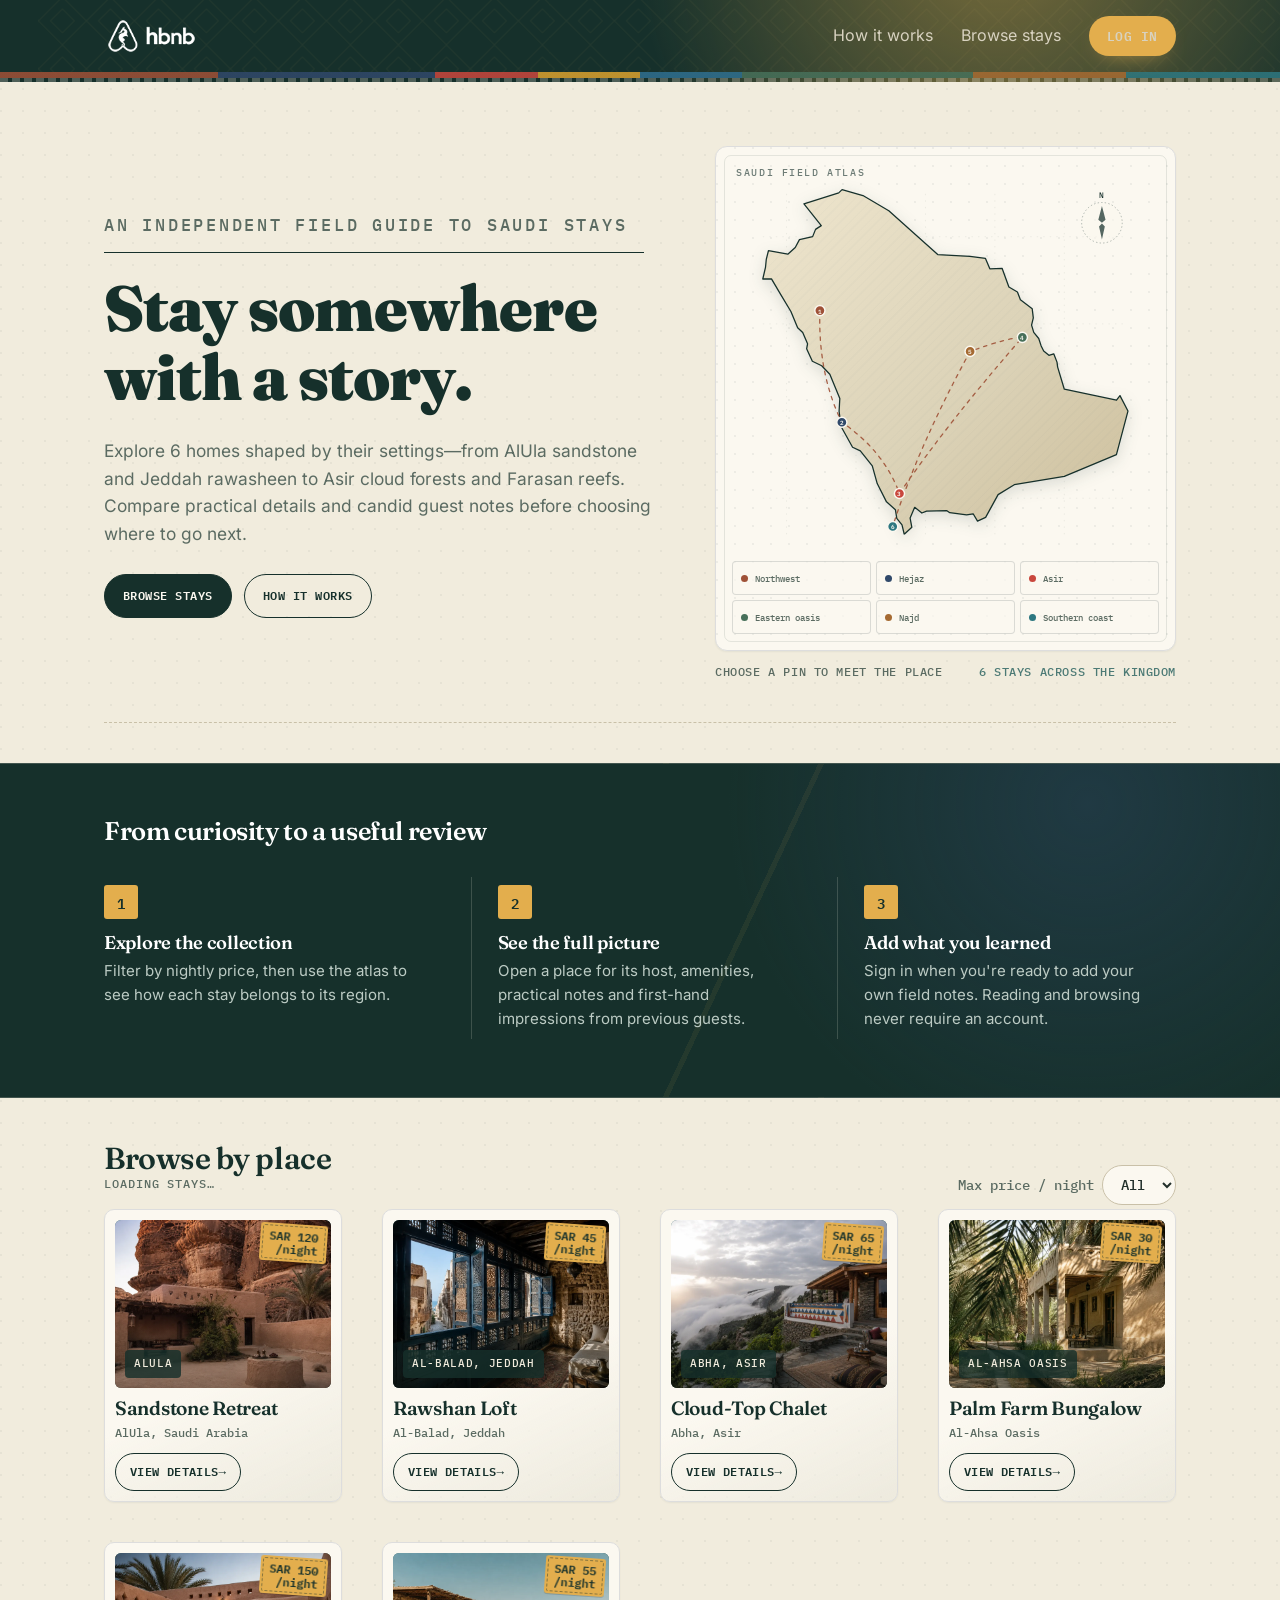
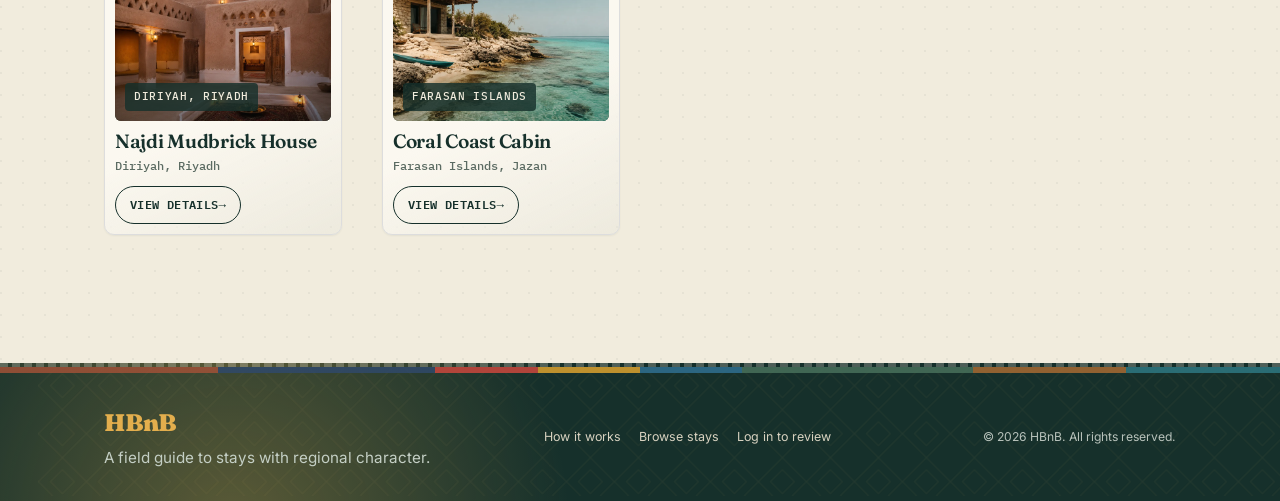
==== commit 74117584: "feat(frontend): implement dynamic place details, add review form and copy improvements" ====
--- a/part4/base_files/index.html
+++ b/part4/base_files/index.html
@@ -70,7 +70,7 @@
         <li class="step">
           <span class="step-no">3</span>
           <h3>Add what you learned</h3>
-          <p>After signing in, contribute 1 review to any stay you do not manage. Reading never requires an account.</p>
+          <p>Sign in when you're ready to add your own field notes. Reading and browsing never require an account.</p>
         </li>
       </ol>
     </section>
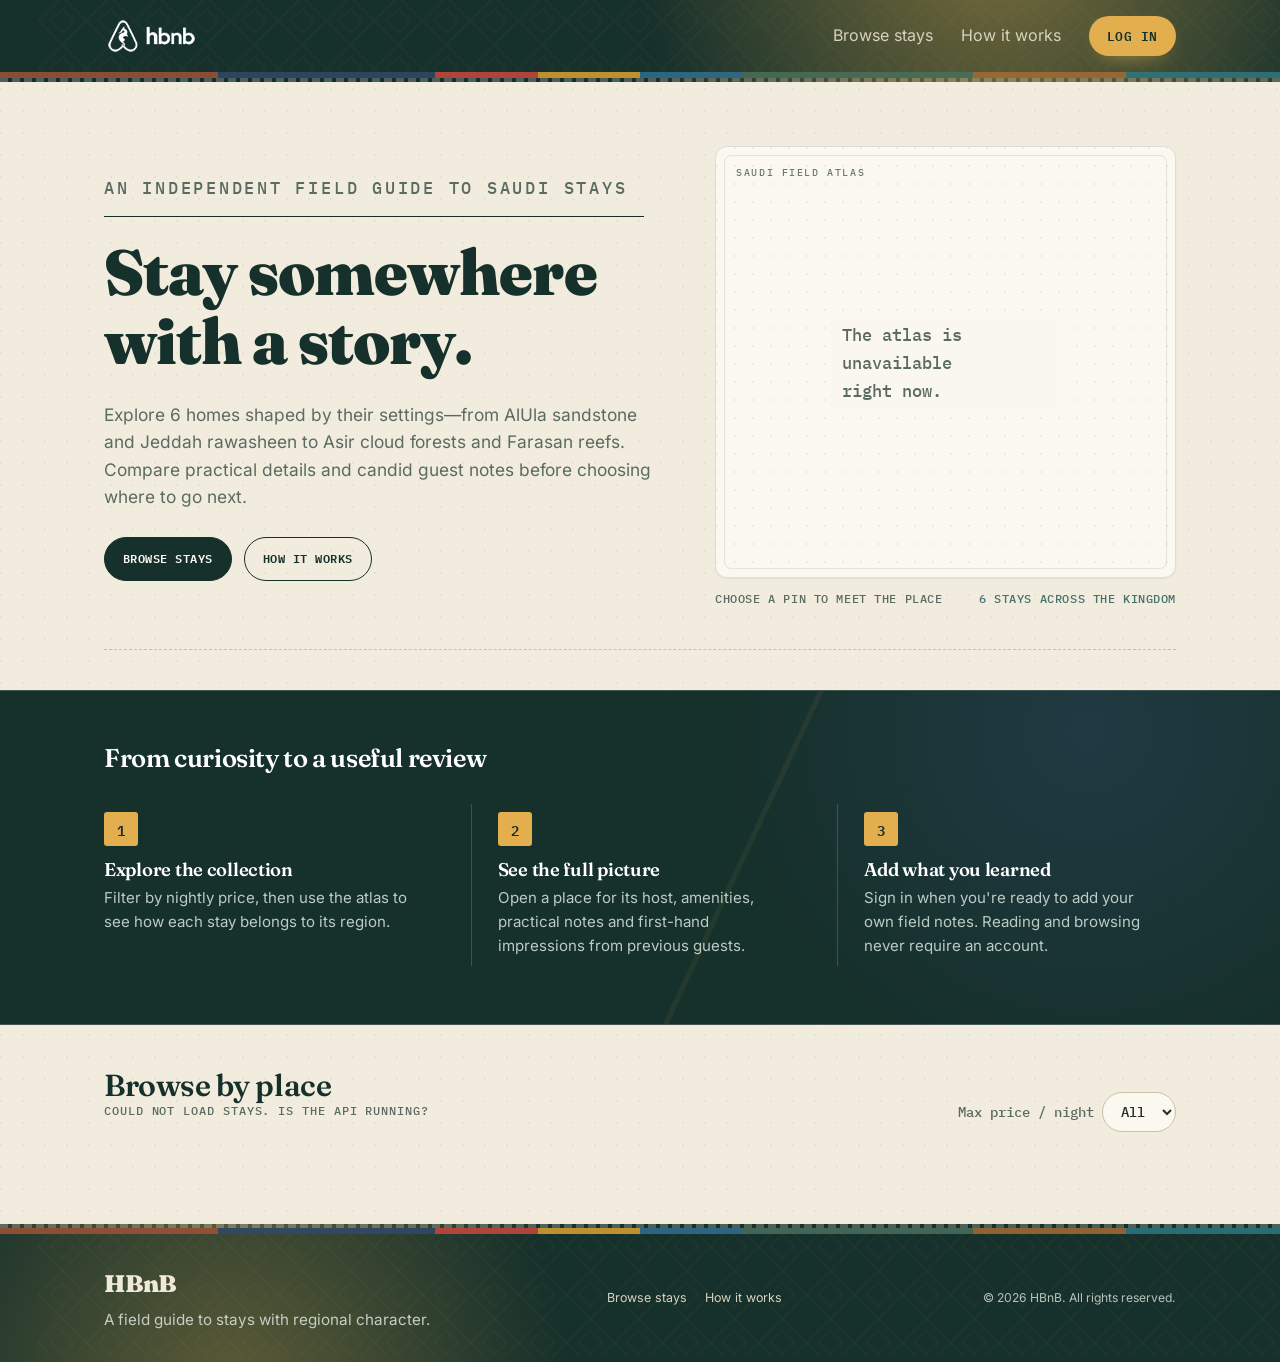
==== commit 9d9c70d1: "fix(part4): render real place data and unify the web client - Show the requested place's location, c" ====
--- a/part4/base_files/index.html
+++ b/part4/base_files/index.html
@@ -18,8 +18,8 @@
           <a href="index.html" aria-label="HBnB home"><img src="images/logo.png" alt="HBnB logo" class="logo" width="112" height="44" fetchpriority="high"></a>
       </div>
       <nav class="main-nav" aria-label="Primary">
-        <a href="#how" class="nav-link">How it works</a>
-        <a href="#listings" class="nav-link">Browse stays</a>
+        <a href="index.html#listings" class="nav-link">Browse stays</a>
+        <a href="index.html#how" class="nav-link">How it works</a>
         <a href="login.html" class="login-button has-tip" id="login-link">Log in</a>
       </nav>
     </div>
@@ -155,10 +155,11 @@
         <p class="footer-mark">HBnB</p>
         <p class="footer-tag">A field guide to stays with regional character.</p>
       </div>
+      <!-- Session control lives in the header only, so the footer cannot
+           contradict it by still offering "Log in" to a signed-in visitor. -->
       <nav class="footer-nav" aria-label="Footer">
-        <a href="#how">How it works</a>
-        <a href="#listings">Browse stays</a>
-        <a href="login.html">Log in to review</a>
+        <a href="index.html#listings">Browse stays</a>
+        <a href="index.html#how">How it works</a>
       </nav>
       <p class="footer-legal">&copy; 2026 HBnB. All rights reserved.</p>
     </div>
--- a/part4/base_files/styles.css
+++ b/part4/base_files/styles.css
@@ -1,7 +1,13 @@
 /* =========================================================
-   HBnB — stylesheet
-   Design language: a travel journal of postcards & ticket stubs.
-   (refined pass — same identity, tightened rhythm & detail)
+   HBnB stylesheet.
+
+   Fonts are self-hosted in fonts/, so the pages make no external
+   requests. The palette and the card values the project fixes
+   (margin, padding, border, radius) are declared at the top.
+
+   The file is layered: base elements and components first, then a
+   regional colour layer, then motion. Later layers override earlier
+   ones, so a colour changed here may already be set further down.
    ========================================================= */
 
 @font-face {
@@ -39,7 +45,7 @@
   --surface: #FBF8F0;     /* card surface, lighter than paper */
   --gold: #E3AE4D;        /* stamp / accent */
   --gold-soft: #EFC06E;   /* gold hover */
-  --teal: #4C7A75;        /* secondary accent, links */
+  --teal: #46716C;        /* secondary accent, links; dark enough for 4.5:1 on paper */
   --clay: #B5562E;        /* rating / alert accent */
   --text: #22302B;        /* body ink */
   --text-muted: #5B6B62;  /* secondary ink */
@@ -232,7 +238,7 @@
   box-shadow: 0 1px 0 rgba(0,0,0,0.15);
 }
 
-/* Signature interactive atlas -------------------------------- */
+/* Atlas frame, tooltip and region keys. --------------------- */
 .hero-map { margin: 0; }
 .map-frame {
   position: relative;
@@ -265,6 +271,8 @@
   opacity: 0.9;
 }
 .atlas-pin { cursor: pointer; }
+/* Invisible, but still takes pointer events, so the pin is easy to hit. */
+.atlas-pin-hit { fill: transparent; }
 .atlas-pin:focus { outline: none; }
 .atlas-pin-ring { fill: none; stroke: var(--clay); stroke-width: 1.5; opacity: 0; }
 .atlas-pin.active .atlas-pin-ring { opacity: 0.55; animation: pinPulse 1.2s ease-out infinite; }
@@ -778,7 +786,8 @@
 .form-shell .eyebrow { display: block; margin-bottom: 10px; }
 .form-shell > p { color: var(--text-muted); }
 
-.form label {
+.form label,
+.form .form-label {
   display: block;
   font-family: 'IBM Plex Mono', monospace;
   font-size: 0.72rem;
@@ -787,6 +796,26 @@
   color: var(--text-muted);
   margin: 18px 0 6px;
 }
+
+.star-picker {
+  display: flex;
+  gap: 6px;
+  margin-bottom: 4px;
+}
+
+.star-btn {
+  background: none;
+  border: none;
+  padding: 2px;
+  font-size: 28px;
+  line-height: 1;
+  color: var(--clay);
+  cursor: pointer;
+  transition: transform 0.1s ease;
+}
+
+.star-btn:hover,
+.star-btn:focus-visible { transform: scale(1.15); }
 
 .form input,
 .form textarea,
@@ -845,6 +874,18 @@
   text-align: center;
 }
 
+.form-success {
+  margin-top: 16px;
+  padding: 12px 14px;
+  border: 1px solid var(--teal);
+  border-radius: 10px;
+  background: rgba(70, 113, 108, 0.08);
+  font-size: 0.9rem;
+  font-weight: 600;
+  color: var(--teal);
+  text-align: center;
+}
+
 .place-context {
   max-width: 460px;
   margin: 40px auto 0;
@@ -939,7 +980,7 @@
 }
 .issue-mid { color: var(--gold); }
 
-/* Hero editorial */
+/* Index hero. */
 .hero .eyebrow {
   display: flex;
   align-items: center;
@@ -976,7 +1017,7 @@
 .hero-cue:hover { text-decoration: none; }
 .hero-cue:hover span { transform: translateY(3px); }
 
-/* Perforated edges + postmark */
+/* Perforated edges and postmark. */
 .perf { position: relative; }
 .perf-left::before {
   content: "";
@@ -1013,7 +1054,7 @@
   border-radius: 50%;
 }
 
-/* Full-bleed dark band */
+/* Full-bleed dark band. */
 .band {
   position: relative;
   width: 100vw;
@@ -1070,7 +1111,7 @@
 .band .step p { color: #C4CFC5; }
 .band .step-no { background: var(--gold); color: var(--ink); }
 
-/* Mile-marker divider */
+/* Section divider. */
 .mile-marker {
   display: flex;
   align-items: center;
@@ -1092,7 +1133,7 @@
 .mile-marker::after { flex: 1; }
 .mile-marker span:last-child { color: var(--teal); }
 
-/* Card craft: tape + index */
+/* Card decorations. */
 .tape {
   position: absolute;
   top: -9px; left: 50%;
@@ -1113,7 +1154,7 @@
   color: var(--clay);
 }
 
-/* Richer footer */
+/* Footer. */
 .footer-inner { align-items: flex-start; }
 .footer-brand { display: flex; flex-direction: column; gap: 2px; }
 .footer-mark {
@@ -1194,7 +1235,7 @@
   display: block;
 }
 
-/* result count + logged-in review flags */
+/* Result count and review-form states. */
 .result-count {
   font-family: 'IBM Plex Mono', monospace;
   font-size: 0.72rem;
@@ -1216,7 +1257,7 @@
   margin-left: 6px;
 }
 
-/* review gate / locked form */
+/* Review gate message. */
 .review-gate {
   max-width: 480px;
   margin: 0 auto 18px;
@@ -1308,9 +1349,8 @@
 }
 
 /* =========================================================
-   Saudi regional atlas layer
-   Keeps the travel-journal base, but gives every stay a
-   location-specific mark instead of one repeated textile.
+   Regional layer: the atlas, its pins, and the per-region marks
+   that distinguish one place card from another.
    ========================================================= */
 
 :root {
@@ -1408,7 +1448,7 @@
 .btn-ghost:hover,
 .btn-ghost:focus-visible { color: var(--ink); background: var(--gold); text-decoration: none; transform: translateY(-2px); }
 
-/* The map is the signature: an actual local, data-driven atlas. */
+/* Atlas: outline, grid, route and pins. */
 .map-frame {
   isolation: isolate;
   transition: box-shadow var(--motion-standard) var(--ease-atlas), border-color var(--motion-standard) var(--ease-atlas);
@@ -1541,7 +1581,7 @@
 .atlas-region-key:focus-visible { color: var(--ink); border-color: var(--region-color); transform: translateY(-1px); }
 .atlas-region-key.is-muted { opacity: 0.42; }
 
-/* Process strip: a sequence, not 3 unrelated icon cards. */
+/* The numbered steps on the index page. */
 .how {
   position: relative;
   width: 100vw;
@@ -1719,8 +1759,11 @@
 }
 
 /* =========================================================
-   Full-path refinement — regional colour, architectural
-   detailing and a single premium motion language.
+   Per-page accent colour and the shared motion rules.
+
+   Each page body carries a --page-accent used for backgrounds and
+   borders. It is deliberately not used for text on the dark
+   surfaces, where it fails the minimum contrast ratio.
    ========================================================= */
 
 .page-browse { --page-accent: var(--gold); --page-accent-ink: var(--ink); --page-glow: rgba(227, 174, 77, 0.22); }
@@ -1766,14 +1809,21 @@
 
 .site-header.is-scrolled .header-inner { padding-block: 11px; }
 
-.login-button {
-  color: var(--page-accent-ink, var(--ink));
-  background: var(--page-accent, var(--gold));
-  box-shadow: 0 8px 22px -13px var(--page-accent, var(--gold));
-}
-
-.login-button:hover,
-.login-button:focus-visible { color: var(--ink); background: var(--gold-soft); }
+/* Specificity has to beat ".main-nav a", which would otherwise paint this
+   label the same pale colour as the surrounding header links. The gold is
+   fixed rather than taken from --page-accent, so the button does not change
+   colour from one page to the next. */
+.main-nav a.login-button {
+  color: var(--ink);
+  background: var(--gold);
+  box-shadow: 0 8px 22px -13px var(--gold);
+}
+
+.main-nav a.login-button:hover,
+.main-nav a.login-button:focus-visible {
+  color: var(--ink);
+  background: var(--gold-soft);
+}
 
 .main-nav .nav-link { position: relative; }
 .main-nav .nav-link::after {
@@ -1814,9 +1864,9 @@
 .footer-nav a:hover,
 .footer-nav a:focus-visible { color: var(--page-accent, var(--gold)); text-decoration: none; }
 .footer-legal { margin: 0; text-align: right; font-size: 0.76rem; }
-.footer-mark { color: var(--page-accent, #EFE9DA); }
-
-/* A carved-plaster corner sits quietly behind the page shell. */
+.footer-mark { color: #EFE9DA; }
+
+/* Decorative corner motif behind the page shell. */
 .page-form main,
 .page-place main { position: relative; isolation: isolate; }
 
@@ -1835,7 +1885,7 @@
   pointer-events: none;
 }
 
-/* Split form pages: photograph + task, choreographed together. */
+/* Login and review pages: image beside the form. */
 .page-form main { min-height: calc(100vh - 250px); }
 
 .form-shell-split {
@@ -1999,7 +2049,7 @@
 @keyframes shellArrival { from { opacity: 0; transform: translateY(22px) scale(0.985); } to { opacity: 1; transform: none; } }
 @keyframes contentArrival { from { opacity: 0; transform: translateX(16px); } to { opacity: 1; transform: none; } }
 
-/* Place cards: colour becomes part of the object, not an applied stripe. */
+/* Place cards. */
 .place-card[data-culture="northwest"] { --culture: var(--henna); --culture-wash: rgba(159, 81, 55, 0.11); }
 .place-card[data-culture="hejaz"] { --culture: var(--indigo); --culture-wash: rgba(48, 73, 106, 0.12); }
 .place-card[data-culture="asir"] { --culture: var(--qatt-red); --culture-wash: rgba(201, 71, 61, 0.11); }
@@ -2084,7 +2134,7 @@
 }
 .motion-ready.is-in-view { opacity: 1; transform: translate3d(0, 0, 0) rotate(0); }
 
-/* Place detail reads as an editorial feature, with motion in layers. */
+/* Place detail layout. */
 .place-details { position: relative; isolation: isolate; }
 .place-details::before {
   content: "";
@@ -2137,7 +2187,7 @@
   pointer-events: none;
 }
 .place-info > * { position: relative; z-index: 1; }
-.place-info .price-tag { color: var(--page-accent, var(--gold)); }
+.place-info .price-tag { color: var(--gold); }
 .place-coordinates { font-family: 'IBM Plex Mono', monospace; font-size: 0.78rem; font-variant-numeric: tabular-nums; }
 
 .heritage-note { transform-origin: left center; transition: transform 240ms var(--ease-atlas), background-color 240ms ease; }
